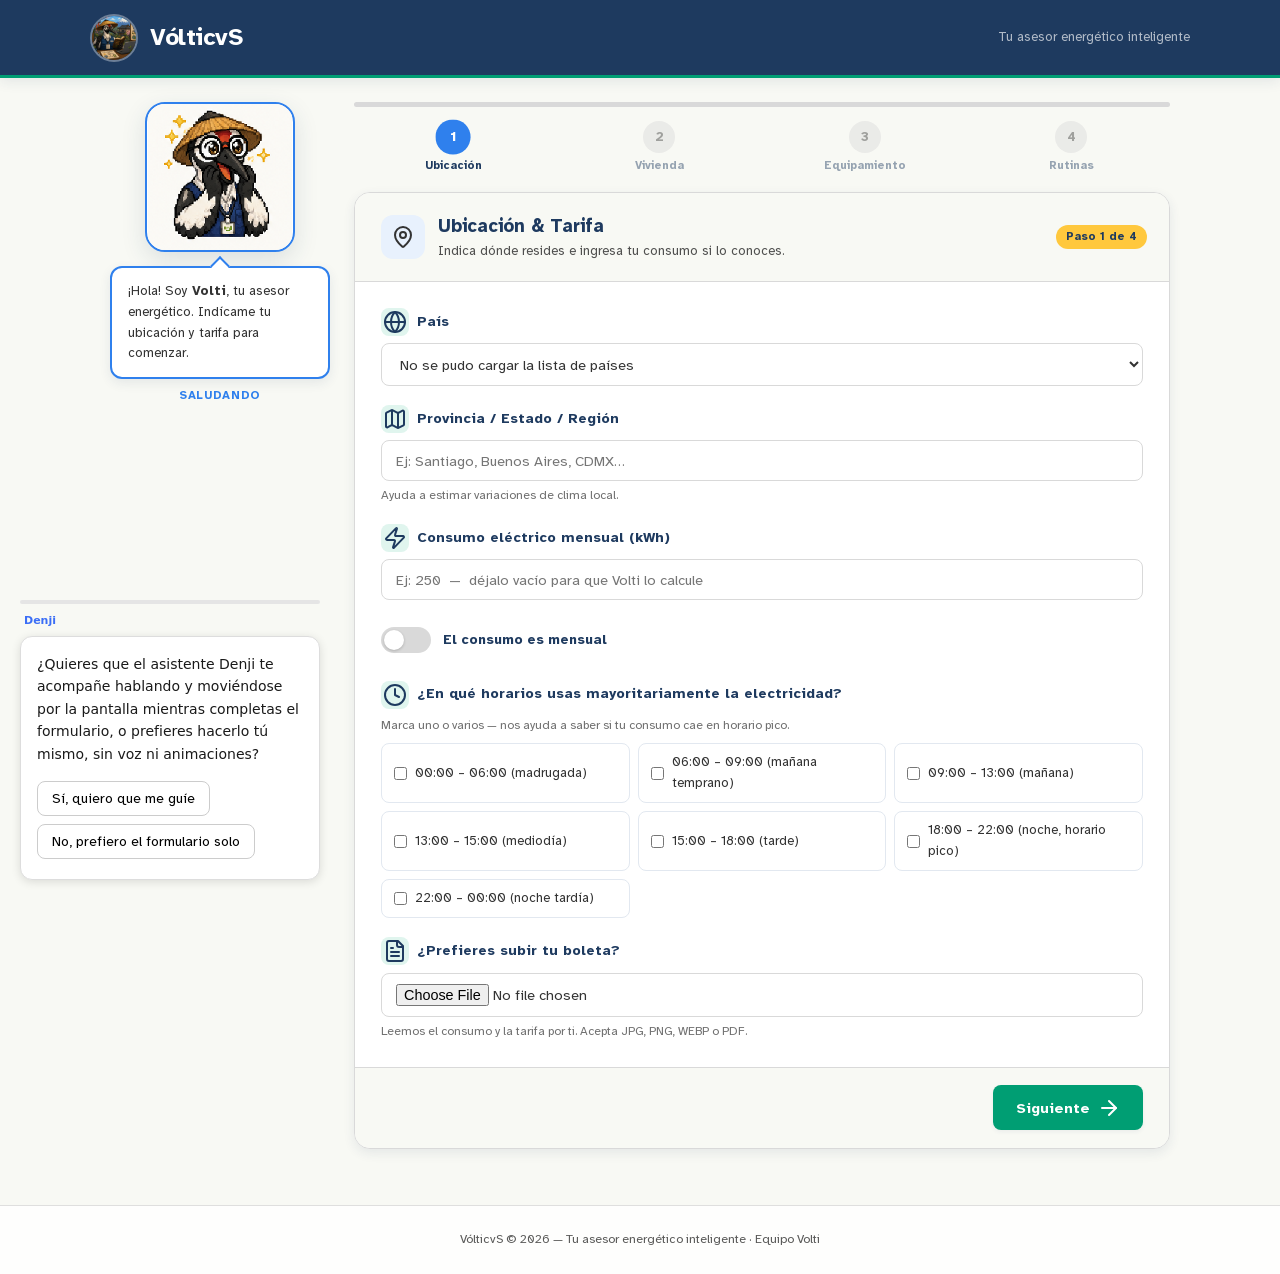
==== templates/index.html @ 7250af94 "Cierra las 6 fases del plan de hackathon: modelo entrenado (Fase A/B), contrato del PDF (Fase C), hi" ====
<!DOCTYPE html>
<html lang="es">

<head>
  <meta charset="UTF-8">
  <meta name="viewport" content="width=device-width, initial-scale=1.0">
  <title>VólticvS — Asesor Energético Inteligente</title>
  <meta name="description"
    content="Calcula tu consumo eléctrico y descubre cuánto puedes ahorrar con VólticvS, tu asesor energético inteligente.">

  <!-- Fuente: Atkinson Hyperlegible (servida localmente).
       Venía de Google Fonts: sin conexión, la interfaz perdía la tipografía
       pensada para lectura accesible, que es justo la que no conviene perder. -->
  <link rel="stylesheet" href="/static/vendor/atkinson-hyperlegible.css">

  <!-- Lucide Icons v0.469.0 (servido localmente).
       Venía de unpkg con la etiqueta @latest y sin `integrity`: una
       dependencia de terceros sin fijar, que además rompía la interfaz
       entera al quedarse sin red. -->
  <script src="/static/vendor/lucide.min.js"></script>

  <link rel="stylesheet" href="/static/css/style.css">
</head>

<body id="app">

  <!-- ════ HEADER ════ -->
  <header class="header" id="appHeader">
    <div class="header__inner">
      <div class="header__brand">
        <img src="/static/img/icono_2.png" alt="VólticvS Logo" class="header-logo-img header__logo" id="headerLogo">
        <h1 class="header__title">VólticvS</h1>
      </div>
      <p class="header__tagline">Tu asesor energético inteligente</p>
    </div>
  </header>

  <!-- ════ MAIN LAYOUT ════ -->
  <main class="main-layout">

    <!-- ── PANEL LATERAL: VOLTI ── -->
    <aside class="volti-panel no-print" id="voltiPanel">

      <!-- Marco enmascarador + avatar PNG individual -->
      <div class="volti-frame" id="voltiFrame">
        <img src="/static/img/volti/impatado.png" alt="Volti — Asesor Energético" class="volti-avatar-img"
          id="voltiAvatarImg">
      </div>

      <!-- Burbuja de diálogo -->
      <div class="volti-speech" id="voltiSpeech">
        <div class="volti-bubble" id="voltiBubble">
          <span class="volti-bubble__text" id="voltiBubbleText">
            ¡Hola! Soy <strong>Volti</strong>, tu asesor energético. Te guiaré paso a paso para calcular tu consumo.
          </span>
        </div>
        <div class="volti-mood" id="voltiMood">Saludando</div>
      </div>

    </aside>

    <!-- ── WIZARD ── -->
    <section class="wizard" id="wizardContainer">

      <!-- Barra de progreso -->
      <div class="progress-bar no-print" id="progressBar">
        <div class="progress-bar__track">
          <div class="progress-bar__fill" id="progressFill"></div>
        </div>
        <div class="progress-bar__steps">
          <button class="progress-step progress-step--active" data-step="1" id="progStep1">
            <span class="progress-step__circle">1</span>
            <span class="progress-step__label">Ubicación</span>
          </button>
          <button class="progress-step" data-step="2" id="progStep2">
            <span class="progress-step__circle">2</span>
            <span class="progress-step__label">Vivienda</span>
          </button>
          <button class="progress-step" data-step="3" id="progStep3">
            <span class="progress-step__circle">3</span>
            <span class="progress-step__label">Equipamiento</span>
          </button>
          <button class="progress-step" data-step="4" id="progStep4">
            <span class="progress-step__circle">4</span>
            <span class="progress-step__label">Rutinas</span>
          </button>
        </div>
      </div>

      <!-- ════ PASO 1: Ubicación & Tarifa ════ -->
      <div class="wizard-step wizard-step--active" id="step1" data-step="1">
        <div class="step-card">
          <div class="step-card__header">
            <span class="step-icon-badge">
              <i data-lucide="map-pin"></i>
            </span>
            <div>
              <h2 class="step-card__title">Ubicación &amp; Tarifa</h2>
              <p class="step-card__desc">Indica dónde resides e ingresa tu consumo si lo conoces.</p>
            </div>
            <span class="step-card__badge">Paso 1 de 4</span>
          </div>

          <div class="step-card__body">

            <div class="form-group">
              <label class="form-label" for="pais">
                <span class="label-badge"><i data-lucide="globe"></i></span>
                País
              </label>
              <select class="form-select" id="pais" required>
                <option value="">Cargando países…</option>
              </select>
            </div>

            <div class="form-group">
              <label class="form-label" for="selectProvincia">
                <span class="label-badge"><i data-lucide="map"></i></span>
                Provincia / Estado / Región
              </label>
              <input type="text" class="form-input" id="selectProvincia"
                placeholder="Ej: Santiago, Buenos Aires, CDMX…">
              <span class="form-hint">Ayuda a estimar variaciones de clima local.</span>
            </div>

            <div class="form-group">
              <label class="form-label" for="inputConsumo">
                <span class="label-badge"><i data-lucide="zap"></i></span>
                Consumo eléctrico mensual (kWh)
              </label>
              <input type="number" class="form-input" id="inputConsumo" min="0"
                placeholder="Ej: 250  —  déjalo vacío para que Volti lo calcule">
            </div>

            <div class="form-group">
              <div class="toggle-row">
                <label class="toggle-switch">
                  <!-- Sin `checked`: el campo de arriba pide el consumo MENSUAL, así
                       que el valor por defecto debe coincidir con lo que pide la
                       etiqueta. Venía marcado, y quien escribía 250 pensando en su
                       mes acababa con 20,8 kWh porque el backend lo dividía por 12. -->
                  <input type="checkbox" id="flagAnual">
                  <span class="toggle-switch__slider"></span>
                </label>
                <span class="toggle-row__label" id="flagAnualLabel">El consumo es mensual</span>
              </div>
            </div>

            <div class="form-group">
              <label class="form-label">
                <span class="label-badge"><i data-lucide="clock"></i></span>
                ¿En qué horarios usas mayoritariamente la electricidad?
              </label>
              <span class="form-hint">Marca uno o varios — nos ayuda a saber si tu consumo cae en horario pico.</span>
              <div class="checklist-horarios" id="checklistHorarios">
                <label class="checklist-horarios__item">
                  <input type="checkbox" class="rango-horario" value="madrugada">
                  <span>00:00 – 06:00 (madrugada)</span>
                </label>
                <label class="checklist-horarios__item">
                  <input type="checkbox" class="rango-horario" value="manana_temprano">
                  <span>06:00 – 09:00 (mañana temprano)</span>
                </label>
                <label class="checklist-horarios__item">
                  <input type="checkbox" class="rango-horario" value="manana">
                  <span>09:00 – 13:00 (mañana)</span>
                </label>
                <label class="checklist-horarios__item">
                  <input type="checkbox" class="rango-horario" value="mediodia">
                  <span>13:00 – 15:00 (mediodía)</span>
                </label>
                <label class="checklist-horarios__item">
                  <input type="checkbox" class="rango-horario" value="tarde">
                  <span>15:00 – 18:00 (tarde)</span>
                </label>
                <label class="checklist-horarios__item">
                  <input type="checkbox" class="rango-horario" value="noche_pico">
                  <span>18:00 – 22:00 (noche, horario pico)</span>
                </label>
                <label class="checklist-horarios__item">
                  <input type="checkbox" class="rango-horario" value="noche_tardia">
                  <span>22:00 – 00:00 (noche tardía)</span>
                </label>
              </div>
            </div>

            <div class="form-group">
              <label class="form-label" for="inputBoleta">
                <span class="label-badge"><i data-lucide="file-text"></i></span>
                ¿Prefieres subir tu boleta?
              </label>
              <input type="file" class="form-input" id="inputBoleta"
                accept=".png,.jpg,.jpeg,.webp,.pdf">
              <span class="form-hint">
                Leemos el consumo y la tarifa por ti. Acepta JPG, PNG, WEBP o PDF.
              </span>
              <div class="boleta-estado" id="boletaEstado" role="status" aria-live="polite" hidden></div>
            </div>

          </div>

          <div class="step-card__nav no-print">
            <div></div>
            <button class="btn btn--primary" id="btnNext1" type="button">
              Siguiente <i data-lucide="arrow-right"></i>
            </button>
          </div>
        </div>
      </div>

      <!-- ════ PASO 2: Mi Vivienda ════ -->
      <div class="wizard-step" id="step2" data-step="2">
        <div class="step-card">
          <div class="step-card__header">
            <span class="step-icon-badge">
              <i data-lucide="home"></i>
            </span>
            <div>
              <h2 class="step-card__title">Mi Vivienda</h2>
              <p class="step-card__desc">Selecciona tu tipo de hogar y estructura familiar.</p>
            </div>
            <span class="step-card__badge">Paso 2 de 4</span>
          </div>

          <div class="step-card__body">

            <!-- Tarjetas Pixel Art — ÚNICO uso de imagen en formulario -->
            <div class="form-group">
              <label class="form-label">Tipo de Inmueble</label>
              <div class="vivienda-grid">
                <div class="vivienda-card vivienda-card--active" data-value="Casa" id="cardCasa">
                  <img src="/static/img/casa.png" alt="Casa" class="vivienda-card__img">
                  <div class="vivienda-card__title">Casa</div>
                </div>
                <div class="vivienda-card" data-value="Departamento" id="cardDpto">
                  <img src="/static/img/casa.png" alt="Departamento / Piso" class="vivienda-card__img">
                  <div class="vivienda-card__title">Departamento / Piso</div>
                </div>
                <div class="vivienda-card" data-value="Motorhome" id="cardRV">
                  <img src="/static/img/vivienda_motorhome.jpg" alt="Casilla / Casa Rodante / RV" class="vivienda-card__img">
                  <div class="vivienda-card__title">Casilla / Casa Rodante / RV</div>
                </div>
                <div class="vivienda-card" data-value="Otro" id="cardOtro">
                  <img src="/static/img/vivienda_casas.jpg" alt="Otro" class="vivienda-card__img">
                  <div class="vivienda-card__title">Otro</div>
                </div>
              </div>
            </div>

            <div class="form-group" id="grupoInmuebleOtro" hidden>
              <label class="form-label" for="inputInmuebleOtro">
                <span class="label-badge"><i data-lucide="pencil"></i></span>
                Descríbelo en tus palabras
              </label>
              <input type="text" class="form-input" id="inputInmuebleOtro"
                placeholder="Ej: un galpón reconvertido en loft">
              <span class="form-hint" id="inmuebleOtroEstado">
                Volti lo interpretará para clasificar tu vivienda.
              </span>
            </div>

            <div class="form-grid form-grid--2col">

              <div class="form-group">
                <label class="form-label" for="inputDormitorios">
                  <span class="label-badge label-badge--blue"><i data-lucide="bed-double"></i></span>
                  Dormitorios
                </label>
                <div class="counter-input">
                  <button type="button" class="counter-btn counter-btn--minus" data-target="inputDormitorios">−</button>
                  <input type="number" class="form-input counter-value" id="inputDormitorios" min="0" value="0">
                  <button type="button" class="counter-btn counter-btn--plus" data-target="inputDormitorios">+</button>
                </div>
              </div>

              <div class="form-group">
                <label class="form-label" for="inputVentanas">
                  <span class="label-badge label-badge--blue"><i data-lucide="square"></i></span>
                  Ventanas
                </label>
                <div class="counter-input">
                  <button type="button" class="counter-btn counter-btn--minus" data-target="inputVentanas">−</button>
                  <input type="number" class="form-input counter-value" id="inputVentanas" min="0" value="0">
                  <button type="button" class="counter-btn counter-btn--plus" data-target="inputVentanas">+</button>
                </div>
              </div>

              <div class="form-group">
                <label class="form-label" for="inputMayores">
                  <span class="label-badge"><i data-lucide="user"></i></span>
                  Adultos
                </label>
                <div class="counter-input">
                  <button type="button" class="counter-btn counter-btn--minus" data-target="inputMayores">−</button>
                  <input type="number" class="form-input counter-value" id="inputMayores" min="0" value="0">
                  <button type="button" class="counter-btn counter-btn--plus" data-target="inputMayores">+</button>
                </div>
              </div>

              <div class="form-group">
                <label class="form-label" for="inputMenores">
                  <span class="label-badge"><i data-lucide="baby"></i></span>
                  Menores
                </label>
                <div class="counter-input">
                  <button type="button" class="counter-btn counter-btn--minus" data-target="inputMenores">−</button>
                  <input type="number" class="form-input counter-value" id="inputMenores" min="0" value="0">
                  <button type="button" class="counter-btn counter-btn--plus" data-target="inputMenores">+</button>
                </div>
              </div>

            </div>
          </div>

          <div class="step-card__nav no-print">
            <button class="btn btn--secondary" id="btnPrev2" type="button">
              <i data-lucide="arrow-left"></i> Anterior
            </button>
            <button class="btn btn--primary" id="btnNext2" type="button">
              Siguiente <i data-lucide="arrow-right"></i>
            </button>
          </div>
        </div>
      </div>

      <!-- ════ PASO 3: Equipamiento ════ -->
      <div class="wizard-step" id="step3" data-step="3">
        <div class="step-card">
          <div class="step-card__header">
            <span class="step-icon-badge">
              <i data-lucide="plug"></i>
            </span>
            <div>
              <h2 class="step-card__title">Equipamiento Principal</h2>
              <p class="step-card__desc">Indica cuáles de estos artefactos utilizas en tu hogar.</p>
            </div>
            <span class="step-card__badge">Paso 3 de 4</span>
          </div>

          <div class="step-card__body">

            <div class="equip-item" id="equipAC">
              <div class="equip-item__info">
                <span class="equip-badge equip-badge--azul"><i data-lucide="wind"></i></span>
                <div>
                  <span class="equip-item__name">Aire Acondicionado / Climatización</span>
                  <span class="equip-item__desc">Equipos de refrigeración o calefacción eléctrica</span>
                </div>
              </div>
              <label class="toggle-switch">
                <input type="checkbox" id="aireAcondicionado" class="equip-toggle">
                <span class="toggle-switch__slider"></span>
              </label>
            </div>

            <div class="equip-item" id="equipCalef">
              <div class="equip-item__info">
                <span class="equip-badge equip-badge--naranja"><i data-lucide="flame"></i></span>
                <div>
                  <span class="equip-item__name">Calefacción Eléctrica</span>
                  <span class="equip-item__desc">Estufas, radiadores, calefactores</span>
                </div>
              </div>
              <label class="toggle-switch">
                <input type="checkbox" id="calefaccionElectrica" class="equip-toggle">
                <span class="toggle-switch__slider"></span>
              </label>
            </div>

            <div class="equip-item" id="equipAgua">
              <div class="equip-item__info">
                <span class="equip-badge equip-badge--verde"><i data-lucide="droplets"></i></span>
                <div>
                  <span class="equip-item__name">Calentador de Agua / Termotanque (Eléctrico)</span>
                  <span class="equip-item__desc">Uso de electricidad para calentar agua</span>
                </div>
              </div>
              <label class="toggle-switch">
                <input type="checkbox" id="aguaCalienteElectrica" class="equip-toggle">
                <span class="toggle-switch__slider"></span>
              </label>
            </div>

            <div class="equip-item" id="equipSeca">
              <div class="equip-item__info">
                <span class="equip-badge equip-badge--azul"><i data-lucide="rotate-ccw"></i></span>
                <div>
                  <span class="equip-item__name">Secarropas Eléctrico</span>
                  <span class="equip-item__desc">Secado de prendas</span>
                </div>
              </div>
              <label class="toggle-switch">
                <input type="checkbox" id="secarropasElectrico" class="equip-toggle">
                <span class="toggle-switch__slider"></span>
              </label>
            </div>

            <div class="equip-item" id="equipHorno">
              <div class="equip-item__info">
                <span class="equip-badge equip-badge--verde"><i data-lucide="chef-hat"></i></span>
                <div>
                  <span class="equip-item__name">Horno o Anafe Eléctrico</span>
                  <span class="equip-item__desc">Cocción eléctrica</span>
                </div>
              </div>
              <label class="toggle-switch">
                <input type="checkbox" id="hornoElectrico" class="equip-toggle">
                <span class="toggle-switch__slider"></span>
              </label>
            </div>
 <div class="form-group" style="margin-top: 1rem;">
              <label class="toggle-row">
                <input type="checkbox" id="skipStep3">
                <span>No quiero responder esta sección</span>
              </label>
            </div>


          </div>


          <div class="step-card__nav no-print">
            <button class="btn btn--secondary" id="btnPrev3" type="button">
              <i data-lucide="arrow-left"></i> Anterior
            </button>
            <button class="btn btn--primary" id="btnNext3" type="button">
              Siguiente <i data-lucide="arrow-right"></i>
            </button>
          </div>
        </div>
      </div>

      <!-- ════ PASO 4: Rutinas ════ -->
      <div class="wizard-step" id="step4" data-step="4">
        <div class="step-card">
          <div class="step-card__header">
            <span class="step-icon-badge">
              <i data-lucide="clock"></i>
            </span>
            <div>
              <h2 class="step-card__title">Electrodomésticos &amp; Rutinas</h2>
              <p class="step-card__desc">Indica la frecuencia de uso diario y semanal.</p>
            </div>
            <span class="step-card__badge">Paso 4 de 4</span>
          </div>

          <div class="step-card__body">
            <div class="form-grid form-grid--2col">

              <div class="form-group">
                <label class="form-label" for="lavadoFrecuencia">
                  <span class="label-badge"><i data-lucide="shirt"></i></span>
                  Lavados semanales
                </label>
                <div class="counter-input">
                  <button type="button" class="counter-btn counter-btn--minus" data-target="lavadoFrecuencia">−</button>
                  <input type="number" class="form-input counter-value" id="lavadoFrecuencia" min="0" value="0">
                  <button type="button" class="counter-btn counter-btn--plus" data-target="lavadoFrecuencia">+</button>
                </div>
              </div>

              <div class="form-group">
                <label class="form-label" for="refrigerador">
                  <span class="label-badge label-badge--blue"><i data-lucide="refrigerator"></i></span>
                  Refrigerador / Heladera
                </label>
                <div class="counter-input">
                  <button type="button" class="counter-btn counter-btn--minus" data-target="refrigerador">−</button>
                  <input type="number" class="form-input counter-value" id="refrigerador" min="0" value="0">
                  <button type="button" class="counter-btn counter-btn--plus" data-target="refrigerador">+</button>
                </div>
              </div>

              <div class="form-group">
                <label class="form-label" for="freezer">
                  <span class="label-badge label-badge--blue"><i data-lucide="snowflake"></i></span>
                  Freezer independiente
                </label>
                <div class="counter-input">
                  <button type="button" class="counter-btn counter-btn--minus" data-target="freezer">−</button>
                  <input type="number" class="form-input counter-value" id="freezer" min="0" value="0">
                  <button type="button" class="counter-btn counter-btn--plus" data-target="freezer">+</button>
                </div>
                <span class="form-hint" style="font-size: 0.75rem; color: #6B7280; margin-top: 0.25rem; display: block;">Congelador separado del refrigerador</span>
              </div>

              <div class="form-group">
                <label class="form-label" for="tv">
                  <span class="label-badge label-badge--blue"><i data-lucide="tv-2"></i></span>
                  Televisores
                </label>
                <div class="counter-input">
                  <button type="button" class="counter-btn counter-btn--minus" data-target="tv">−</button>
                  <input type="number" class="form-input counter-value" id="tv" min="0" value="0">
                  <button type="button" class="counter-btn counter-btn--plus" data-target="tv">+</button>
                </div>
              </div>

            </div>

            <div class="form-group" style="margin-top: 1rem;">
              <label class="form-label" for="tvFrecuencia">
                <span class="label-badge label-badge--blue"><i data-lucide="timer"></i></span>
                Horas promedio de uso diario de TV
              </label>
              <input type="number" class="form-input" id="tvFrecuencia" min="0" max="24" value="0" step="0.5" placeholder="Ej: 4">
              <span class="form-hint">Ingresa las horas de uso al día por televisor.</span>
            </div>
<div class="form-group" style="margin-top: 1rem;">
              <label class="toggle-row">
                <input type="checkbox" id="skipStep4">
                <span>No quiero responder esta sección</span>
              </label>
            </div>
          </div>

          <div class="step-card__nav no-print">
            <button class="btn btn--secondary" id="btnPrev4" type="button">
              <i data-lucide="arrow-left"></i> Anterior
            </button>
            <button class="btn btn--submit" id="btnSubmit" type="button">
              <i data-lucide="bar-chart-2"></i>
              Calcular Consumo y Ahorro
            </button>
          </div>
        </div>
      </div>

      <!-- ════ RESULTADOS ════ -->
      <div class="results-section" id="resultados" hidden>
        <div class="step-card">
          <div class="step-card__header">
            <span class="step-icon-badge">
              <i data-lucide="bar-chart-2"></i>
            </span>
            <div>
              <h2 class="step-card__title">Análisis de Consumo</h2>
              <p class="step-card__desc">Proyección estimada por Volti para tu hogar</p>
            </div>
          </div>

          <div class="step-card__body">

            <!-- Métricas destacadas (reemplaza el párrafo de narrativa) -->
            <div class="results-metrics" id="resultados-metricas">
              <div class="results-metric-item">
                <span class="results-metric-icon">
                  <img src="/static/img/ampolleta_led.png" alt="Consumo" class="results-metric-img">
                </span>
                <div class="results-metric-body">
                  <span class="results-metric-label">Consumo Mensual</span>
                  <span class="results-metric-value" id="metricaKwh">— kWh</span>
                </div>
              </div>
              <div class="results-metric-item">
                <span class="results-metric-icon">
                  <img src="/static/img/bateria.png" alt="Ahorro" class="results-metric-img">
                </span>
                <div class="results-metric-body">
                  <span class="results-metric-label">Ahorro Estimado a 1 año</span>
                  <span class="results-metric-value results-metric-value--green" id="metricaAhorro">—</span>
                </div>
              </div>
              <div class="results-metric-item">
                <span class="results-metric-icon">
                  <img src="/static/img/checklist.png" alt="Acción" class="results-metric-img">
                </span>
                <div class="results-metric-body">
                  <span class="results-metric-label">Acción Principal</span>
                  <span class="results-metric-value results-metric-value--action" id="metricaAccion">—</span>
                </div>
              </div>
            </div>

            <!-- Narrativa del LLM: oculta en pantalla, disponible para la factura -->
            <div id="narrativa" hidden aria-hidden="true"></div>


            <div class="results-grid">
              <div class="results-card">
                <span class="results-card__label">Consumo Mensual</span>
                <div class="results-card__value" id="totalKwh">— kWh</div>
              </div>
              <div class="results-card">
                <span class="results-card__label">Costo Estimado</span>
                <div class="results-card__value" id="totalClp">—</div>
              </div>
              <div class="results-card results-card--success">
                <span class="results-card__label">Ahorro Potencial</span>
                <div class="results-card__value results-card__value--success" id="ahorroClp">—</div>
              </div>
            </div>

            <h3 style="color:var(--azul-oscuro);margin:1.4rem 0 0.6rem;font-size:0.95rem;display:flex;align-items:center;gap:0.4rem;">
              <img src="/static/img/ampolleta_cfl.png" alt="Recomendaciones" style="width:22px;height:22px;image-rendering:pixelated;">
              Recomendaciones de Volti
            </h3>
            <ul class="results-recs" id="listaRecomendaciones"></ul>

            <div class="no-print" style="margin-top:1.75rem;display:flex;gap:0.85rem;flex-wrap:wrap;">
              <button class="btn btn--primary" id="btnNuevoCalculo" type="button">
                <i data-lucide="refresh-cw"></i> Nuevo Cálculo
              </button>
              <button class="btn btn--tech" id="btnImprimir" type="button">
                <i data-lucide="printer"></i> Imprimir Reporte
              </button>
            </div>
          </div>
        </div>
      </div>

    </section>
  </main>

  <!-- ════ FACTURA ENERGÉTICA (solo visible en @media print) ════ -->
  <div id="factura-print-template" aria-hidden="true">

    <!-- ── ENCABEZADO DE FACTURA ── -->
    <div class="fpt-header">
      <div class="fpt-header__brand">
        <img src="/static/img/icono_2.png" alt="VólticvS Logo" class="fpt-logo">
        <div>
          <h1 class="fpt-brand-name">VólticvS</h1>
          <p class="fpt-brand-tagline">Tu asesor energético · Equipo Volti</p>
        </div>
      </div>
      <div class="fpt-folio-box">
        <div class="fpt-folio-label">REPORTE ENERGÉTICO</div>
        <div class="fpt-folio-num" id="fptFolio">#VOLT-2026-0000</div>
        <div class="fpt-folio-date" id="fptFecha">Fecha: —</div>
      </div>
    </div>

    <!-- Barra de cliente/ubicación -->
    <div class="fpt-client-bar">
      <span>📍 País: <strong id="fptPais">—</strong></span>
      <span>🗺️ Región / Provincia: <strong id="fptRegion">—</strong></span>
      <span>🏠 Inmueble: <strong id="fptInmuebleBadge">—</strong></span>
      <span>👥 Habitantes: <strong id="fptHabBadge">—</strong></span>
    </div>

    <!-- ── SECCIÓN 1: DATOS DEL INMUEBLE ── -->
    <section class="fpt-section">
      <h2 class="fpt-section-title">1 · Datos del Inmueble</h2>
      <table class="fpt-table">
        <tbody>
          <tr>
            <th>Tipo de Vivienda</th><td id="fptTipoVivienda">—</td>
            <th>Dormitorios</th><td id="fptDormitorios">—</td>
          </tr>
          <tr>
            <th>Ventanas</th><td id="fptVentanas">—</td>
            <th>Adultos / Menores</th><td id="fptAdultosMenores">—</td>
          </tr>
        </tbody>
      </table>
    </section>

    <!-- ── SECCIÓN 2: DESGLOSE DE CONSUMO Y EQUIPOS ── -->
    <section class="fpt-section">
      <h2 class="fpt-section-title">2 · Desglose de Consumo &amp; Equipamiento</h2>
      <table class="fpt-table fpt-table--desglose">
        <thead>
          <tr>
            <th class="fpt-col-concepto">Artefacto / Concepto</th>
            <th class="fpt-col-cantidad">Cantidad / Frecuencia</th>
            <th class="fpt-col-estado">Estado</th>
          </tr>
        </thead>
        <tbody id="fptDesglose">
          <!-- Filas generadas dinámicamente por JS -->
        </tbody>
      </table>
    </section>

    <!-- ── SECCIÓN 3: TOTALES Y DIAGNÓSTICO ── -->
    <section class="fpt-section">
      <h2 class="fpt-section-title">3 · Diagnóstico Energético</h2>
      <div class="fpt-totals-grid">
        <div class="fpt-total-card fpt-total-card--categoria">
          <span class="fpt-total-label">Categoría Energética</span>
          <span class="fpt-total-value" id="fptCategoria">—</span>
        </div>
        <div class="fpt-total-card">
          <span class="fpt-total-label">Consumo Mensual Estimado</span>
          <span class="fpt-total-value" id="fptKwh">— kWh</span>
        </div>
        <div class="fpt-total-card fpt-total-card--costo">
          <span class="fpt-total-label">Costo Estimado</span>
          <span class="fpt-total-value" id="fptCosto">—</span>
        </div>
        <div class="fpt-total-card fpt-total-card--ahorro">
          <span class="fpt-total-label">Ahorro Potencial / Mes</span>
          <span class="fpt-total-value" id="fptAhorro">—</span>
        </div>
      </div>

      <!-- Lectura en prosa del diagnóstico. Es el destino de la narrativa del
           modelo: hasta ahora se generaba en cada cálculo y se escribía en un
           div oculto que nadie llegaba a ver nunca. -->
      <p class="fpt-narrativa" id="fptNarrativa" hidden></p>
    </section>

    <!-- ── PIE DE PÁGINA / FIRMA INSTITUCIONAL ── -->
    <div class="fpt-footer">
      <div class="fpt-footer__recs">
        <h3 class="fpt-footer__recs-title">💡 Recomendaciones de Volti</h3>
        <ul class="fpt-recs-list" id="fptRecs"></ul>
      </div>
      <div class="fpt-footer__firma">
        <img src="/static/img/icono_2.png" alt="Logo" class="fpt-firma-logo">
        <div class="fpt-firma-text">
          <strong>VólticvS — Equipo Volti</strong>
          <p>VólticvS © 2026 — Equipo Volti</p>
          <p class="fpt-disclaimer">Este reporte es orientativo. Los valores son estimaciones basadas en los datos ingresados por el usuario.</p>
        </div>
      </div>
    </div>

  </div><!-- /#factura-print-template -->

  <footer class="footer no-print">
    <p>VólticvS © 2026 — Tu asesor energético inteligente · Equipo Volti</p>
  </footer>

  <script src="/static/js/app.js"></script>
  <script src="/static/js/denji.js"></script>
  <script>
    if (typeof lucide !== 'undefined') lucide.createIcons();
  </script>
</body>

</html>
---- static/vendor/atkinson-hyperlegible.css ----
/* latin-ext */
@font-face {
  font-family: 'Atkinson Hyperlegible';
  font-style: italic;
  font-weight: 400;
  font-display: swap;
  src: url(/static/vendor/fonts/atkinson-hyperlegible-3.woff2) format('woff2');
  unicode-range: U+0100-02BA, U+02BD-02C5, U+02C7-02CC, U+02CE-02D7, U+02DD-02FF, U+0304, U+0308, U+0329, U+1D00-1DBF, U+1E00-1E9F, U+1EF2-1EFF, U+2020, U+20A0-20AB, U+20AD-20C0, U+2113, U+2C60-2C7F, U+A720-A7FF;
}
/* latin */
@font-face {
  font-family: 'Atkinson Hyperlegible';
  font-style: italic;
  font-weight: 400;
  font-display: swap;
  src: url(/static/vendor/fonts/atkinson-hyperlegible-4.woff2) format('woff2');
  unicode-range: U+0000-00FF, U+0131, U+0152-0153, U+02BB-02BC, U+02C6, U+02DA, U+02DC, U+0304, U+0308, U+0329, U+2000-206F, U+20AC, U+2122, U+2191, U+2193, U+2212, U+2215, U+FEFF, U+FFFD;
}
/* latin-ext */
@font-face {
  font-family: 'Atkinson Hyperlegible';
  font-style: italic;
  font-weight: 700;
  font-display: swap;
  src: url(/static/vendor/fonts/atkinson-hyperlegible-7.woff2) format('woff2');
  unicode-range: U+0100-02BA, U+02BD-02C5, U+02C7-02CC, U+02CE-02D7, U+02DD-02FF, U+0304, U+0308, U+0329, U+1D00-1DBF, U+1E00-1E9F, U+1EF2-1EFF, U+2020, U+20A0-20AB, U+20AD-20C0, U+2113, U+2C60-2C7F, U+A720-A7FF;
}
/* latin */
@font-face {
  font-family: 'Atkinson Hyperlegible';
  font-style: italic;
  font-weight: 700;
  font-display: swap;
  src: url(/static/vendor/fonts/atkinson-hyperlegible-8.woff2) format('woff2');
  unicode-range: U+0000-00FF, U+0131, U+0152-0153, U+02BB-02BC, U+02C6, U+02DA, U+02DC, U+0304, U+0308, U+0329, U+2000-206F, U+20AC, U+2122, U+2191, U+2193, U+2212, U+2215, U+FEFF, U+FFFD;
}
/* latin-ext */
@font-face {
  font-family: 'Atkinson Hyperlegible';
  font-style: normal;
  font-weight: 400;
  font-display: swap;
  src: url(/static/vendor/fonts/atkinson-hyperlegible-2.woff2) format('woff2');
  unicode-range: U+0100-02BA, U+02BD-02C5, U+02C7-02CC, U+02CE-02D7, U+02DD-02FF, U+0304, U+0308, U+0329, U+1D00-1DBF, U+1E00-1E9F, U+1EF2-1EFF, U+2020, U+20A0-20AB, U+20AD-20C0, U+2113, U+2C60-2C7F, U+A720-A7FF;
}
/* latin */
@font-face {
  font-family: 'Atkinson Hyperlegible';
  font-style: normal;
  font-weight: 400;
  font-display: swap;
  src: url(/static/vendor/fonts/atkinson-hyperlegible-1.woff2) format('woff2');
  unicode-range: U+0000-00FF, U+0131, U+0152-0153, U+02BB-02BC, U+02C6, U+02DA, U+02DC, U+0304, U+0308, U+0329, U+2000-206F, U+20AC, U+2122, U+2191, U+2193, U+2212, U+2215, U+FEFF, U+FFFD;
}
/* latin-ext */
@font-face {
  font-family: 'Atkinson Hyperlegible';
  font-style: normal;
  font-weight: 700;
  font-display: swap;
  src: url(/static/vendor/fonts/atkinson-hyperlegible-6.woff2) format('woff2');
  unicode-range: U+0100-02BA, U+02BD-02C5, U+02C7-02CC, U+02CE-02D7, U+02DD-02FF, U+0304, U+0308, U+0329, U+1D00-1DBF, U+1E00-1E9F, U+1EF2-1EFF, U+2020, U+20A0-20AB, U+20AD-20C0, U+2113, U+2C60-2C7F, U+A720-A7FF;
}
/* latin */
@font-face {
  font-family: 'Atkinson Hyperlegible';
  font-style: normal;
  font-weight: 700;
  font-display: swap;
  src: url(/static/vendor/fonts/atkinson-hyperlegible-5.woff2) format('woff2');
  unicode-range: U+0000-00FF, U+0131, U+0152-0153, U+02BB-02BC, U+02C6, U+02DA, U+02DC, U+0304, U+0308, U+0329, U+2000-206F, U+20AC, U+2122, U+2191, U+2193, U+2212, U+2215, U+FEFF, U+FFFD;
}
---- static/css/style.css ----
/* ═══════════════════════════════════════════════════════════
   VólticvS — style.css v8.0  |  CORRECCIONES PRESENTACIÓN
   Paleta Oficial: EQUIPO VOLTI
   ═══════════════════════════════════════════════════════════ */

/* ── 1. VARIABLES ─────────────────────────────────────────── */
:root {
  /* Paleta oficial */
  --verde:        #009E73;
  --verde-dark:   #007a59;
  --azul:         #2F80ED;
  --azul-oscuro:  #1E3A5F;
  --amarillo:     #FFC83D;
  --naranja:      #F2994A;
  --hueso:        #F8F9F4;
  --carbon:       #333333;
  --gris:         #D9D9D9;
  --white:        #FFFFFF;
  --error:        #E53E3E;

  /* Pasteles para icon badges */
  --p-verde:   #E0F5EE;
  --p-azul:    #E8F1FD;
  --p-naranja: #FDF0E6;
  --p-gris:    #F0F2F5;

  /* Sombras */
  --s-sm: 0 2px 4px rgba(30,58,95,.06);
  --s-md: 0 4px 12px rgba(30,58,95,.09);
  --s-lg: 0 8px 24px rgba(30,58,95,.13);
  --s-glow: 0 0 18px rgba(0,158,115,.28);

  /* Fuente: Atkinson Hyperlegible */
  --font: "Atkinson Hyperlegible", "Inter", sans-serif;

  /* Radios */
  --r-sm: 8px;
  --r-md: 12px;
  --r-lg: 16px;
  --r-xl: 20px;
  --r-full: 9999px;

  /* Animaciones */
  --ease:   cubic-bezier(0.4, 0, 0.2, 1);
  --spring: cubic-bezier(0.34, 1.56, 0.64, 1);
}

/* ── 2. RESET ──────────────────────────────────────────────── */
*, *::before, *::after { box-sizing: border-box; margin: 0; padding: 0; }

html { scroll-behavior: smooth; }

body {
  font-family: var(--font);
  background: var(--hueso);
  color: var(--carbon);
  line-height: 1.6;
  min-height: 100vh;
}

img { display: block; max-width: 100%; }
button { font-family: var(--font); cursor: pointer; }
select, input { font-family: var(--font); }

/* ── 3. HEADER ─────────────────────────────────────────────── */
.header {
  background: var(--azul-oscuro);
  border-bottom: 3px solid var(--verde);
  padding: 0.85rem 1.5rem;
  position: sticky;
  top: 0;
  z-index: 100;
  box-shadow: var(--s-md);
}

.header__inner {
  max-width: 1100px;
  margin: 0 auto;
  display: flex;
  align-items: center;
  justify-content: space-between;
  gap: 1rem;
}

.header__brand {
  display: flex;
  align-items: center;
  gap: 0.75rem;
}

.header__logo {
  width: 48px;
  height: 48px;
  border-radius: 50%;
  object-fit: cover;
  object-position: center top;
  border: 2.5px solid rgba(255,255,255,.35);
  transition: transform 0.3s var(--spring);
  flex-shrink: 0;
}

.header__logo:hover { transform: scale(1.08) rotate(-4deg); }

.header__title {
  font-size: 1.5rem;
  font-weight: 700;
  color: var(--white);
  letter-spacing: -0.02em;
}

.header__tagline {
  font-size: 0.82rem;
  color: rgba(255,255,255,.65);
}

/* ── 4. LAYOUT ─────────────────────────────────────────────── */
.main-layout {
  display: flex;
  gap: 1.5rem;
  max-width: 1100px;
  margin: 1.5rem auto;
  padding: 0 1.25rem 2rem;
  align-items: flex-start;
}

/* ── 5. VOLTI PANEL ────────────────────────────────────────── */
.volti-panel {
  width: 220px;
  flex-shrink: 0;
  display: flex;
  flex-direction: column;
  align-items: center;
  gap: 0.85rem;
  position: sticky;
  top: 5rem;
}

/* Marco del avatar */
.volti-frame {
  width: 150px;
  height: 150px;
  border-radius: var(--r-xl);
  overflow: hidden;
  background: var(--white);
  border: 2.5px solid var(--azul);
  box-shadow: var(--s-lg);
  flex-shrink: 0;
  transition: transform 0.3s var(--spring), box-shadow 0.3s;
}

.volti-frame:hover {
  transform: scale(1.04);
  box-shadow: var(--s-glow);
}

/* Imagen de Volti (PNG individual) */
.volti-avatar-img {
  width: 100%;
  height: 100%;
  object-fit: contain;
  image-rendering: pixelated;
  transition: opacity 0.25s var(--ease);
}

/* Animación al cambiar de expresión */
.volti-frame.pop {
  animation: avatar-pop 0.4s var(--spring);
}

@keyframes avatar-pop {
  0%   { transform: scale(1); }
  40%  { transform: scale(1.1) rotate(2deg); }
  70%  { transform: scale(0.97) rotate(-1deg); }
  100% { transform: scale(1) rotate(0deg); }
}

/* Burbuja de diálogo */
.volti-speech { width: 100%; }

.volti-bubble {
  position: relative;
  background: var(--white);
  border: 2px solid var(--azul);
  border-radius: var(--r-md);
  padding: 0.85rem 1rem;
  box-shadow: var(--s-md);
  font-size: 0.83rem;
  line-height: 1.55;
  color: var(--carbon);
}

.volti-bubble::before {
  content: "";
  position: absolute;
  top: -9px;
  left: 50%;
  transform: translateX(-50%) rotate(45deg);
  width: 14px;
  height: 14px;
  background: var(--white);
  border-left: 2px solid var(--azul);
  border-top: 2px solid var(--azul);
}

/* Animación de la burbuja al cambiar mensaje */
.volti-bubble.pulse {
  animation: bubble-pulse 0.45s var(--ease);
}

@keyframes bubble-pulse {
  0%   { transform: scale(1); }
  30%  { transform: scale(1.03); }
  60%  { transform: scale(0.99); }
  100% { transform: scale(1); }
}

.volti-mood {
  text-align: center;
  font-size: 0.72rem;
  font-weight: 700;
  color: var(--azul);
  text-transform: uppercase;
  letter-spacing: 0.06em;
  margin-top: 0.4rem;
}

/* ── 6. WIZARD ─────────────────────────────────────────────── */
.wizard { flex: 1; min-width: 0; }

/* Progress bar */
.progress-bar { margin-bottom: 1.25rem; }

.progress-bar__track {
  height: 5px;
  background: var(--gris);
  border-radius: var(--r-full);
  overflow: hidden;
  margin-bottom: 0.85rem;
}

.progress-bar__fill {
  height: 100%;
  background: linear-gradient(90deg, var(--verde), var(--azul));
  border-radius: var(--r-full);
  width: 0%;
  transition: width 0.5s var(--ease);
}

.progress-bar__steps {
  display: flex;
  justify-content: space-between;
  gap: 0.5rem;
}

.progress-step {
  display: flex;
  flex-direction: column;
  align-items: center;
  gap: 0.3rem;
  background: none;
  border: none;
  cursor: pointer;
  opacity: 0.45;
  transition: opacity 0.2s;
  flex: 1;
}

.progress-step--active,
.progress-step--done { opacity: 1; }

.progress-step__circle {
  width: 32px;
  height: 32px;
  border-radius: 50%;
  background: var(--gris);
  color: var(--carbon);
  font-size: 0.82rem;
  font-weight: 700;
  display: flex;
  align-items: center;
  justify-content: center;
  transition: background 0.3s, color 0.3s, transform 0.25s var(--spring);
}

.progress-step--active .progress-step__circle {
  background: var(--azul);
  color: var(--white);
  transform: scale(1.1);
}

.progress-step--done .progress-step__circle {
  background: var(--verde);
  color: var(--white);
}

.progress-step__label {
  font-size: 0.7rem;
  font-weight: 600;
  color: var(--azul-oscuro);
}

/* ── 7. STEPS — Transición suave entre pasos ─────────────── */
.wizard-step {
  display: none;
  animation: step-in 0.35s var(--ease);
}

.wizard-step--active { display: block; }

@keyframes step-in {
  from { opacity: 0; transform: translateY(10px); }
  to   { opacity: 1; transform: translateY(0); }
}

/* ── 8. STEP CARDS ─────────────────────────────────────────── */
.step-card {
  background: var(--white);
  border: 1px solid var(--gris);
  border-radius: var(--r-lg);
  box-shadow: var(--s-md);
  overflow: hidden;
  transition: box-shadow 0.2s;
}

.step-card:hover { box-shadow: var(--s-lg); }

.step-card__header {
  display: flex;
  align-items: center;
  gap: 0.85rem;
  padding: 1.2rem 1.6rem;
  background: var(--hueso);
  border-bottom: 1px solid var(--gris);
  position: relative;
}

/* Icon badge en encabezados */
.step-icon-badge {
  width: 44px;
  height: 44px;
  border-radius: var(--r-md);
  background: var(--p-azul);
  display: flex;
  align-items: center;
  justify-content: center;
  flex-shrink: 0;
  transition: transform 0.2s var(--spring);
}

.step-card:hover .step-icon-badge { transform: scale(1.06); }

.step-icon-badge i {
  width: 22px;
  height: 22px;
  color: var(--azul);
  stroke-width: 2;
}

.step-card__title {
  font-size: 1.15rem;
  font-weight: 700;
  color: var(--azul-oscuro);
}

.step-card__desc {
  font-size: 0.82rem;
  color: var(--carbon);
  opacity: 0.85;
}

.step-card__badge {
  position: absolute;
  right: 1.4rem;
  font-size: 0.7rem;
  font-weight: 700;
  color: var(--azul-oscuro);
  background: var(--amarillo);
  padding: 0.22rem 0.6rem;
  border-radius: var(--r-full);
}

.step-card__body { padding: 1.6rem; }

.step-card__nav {
  display: flex;
  align-items: center;
  justify-content: space-between;
  padding: 1.1rem 1.6rem;
  background: var(--hueso);
  border-top: 1px solid var(--gris);
}

/* ── 9. FORMULARIOS ────────────────────────────────────────── */
.form-group { margin-bottom: 1.2rem; }
.form-group:last-child { margin-bottom: 0; }

.form-label {
  display: flex;
  align-items: center;
  gap: 0.5rem;
  font-weight: 600;
  font-size: 0.88rem;
  color: var(--azul-oscuro);
  margin-bottom: 0.45rem;
}

/* Icon badge en labels */
.label-badge {
  width: 28px;
  height: 28px;
  border-radius: 8px;
  background: var(--p-verde);
  display: inline-flex;
  align-items: center;
  justify-content: center;
  flex-shrink: 0;
}

.label-badge--blue { background: var(--p-azul); }
.label-badge--orange { background: var(--p-naranja); }

.label-badge i {
  width: 15px;
  height: 15px;
  color: var(--verde);
  stroke-width: 2.2;
}

.label-badge--blue i { color: var(--azul); }
.label-badge--orange i { color: var(--naranja); }

.form-input,
.form-select {
  width: 100%;
  padding: 0.65rem 0.9rem;
  background: var(--white);
  border: 1.5px solid var(--gris);
  border-radius: var(--r-sm);
  color: var(--carbon);
  font-size: 0.9rem;
  transition: border-color 0.2s, box-shadow 0.2s;
  outline: none;
}

.form-input:focus,
.form-select:focus {
  border-color: var(--azul);
  box-shadow: 0 0 0 3px rgba(47,128,237,.13);
}

.input-error {
  border: 2px solid #DC2626 !important;
  background: #FEF2F2 !important;
  box-shadow: 0 0 0 3px rgba(220, 38, 38, 0.15) !important;
}

.error-msg {
  color: #DC2626;
  font-size: 0.78rem;
  font-weight: 600;
  margin-top: 0.35rem;
  display: block;
  animation: step-in 0.2s ease;
}

/* Animación de error (Shake) */
.shake {
  animation: shake 0.4s cubic-bezier(.36,.07,.19,.97) both;
}

@keyframes shake {
  10%, 90% { transform: translate3d(-2px, 0, 0); }
  20%, 80% { transform: translate3d(4px, 0, 0); }
  30%, 50%, 70% { transform: translate3d(-6px, 0, 0); }
  40%, 60% { transform: translate3d(6px, 0, 0); }
}

.form-hint {
  font-size: 0.76rem;
  color: var(--carbon);
  opacity: 0.7;
  margin-top: 0.28rem;
  display: block;
}

.form-grid { display: grid; gap: 1.2rem; }
.form-grid--2col { grid-template-columns: 1fr 1fr; }

/* ── 10. VIVIENDA CARDS ────────────────────────────────────── */
.vivienda-grid {
  display: grid;
  grid-template-columns: repeat(auto-fit, minmax(120px, 1fr));
  gap: 0.85rem;
  margin-top: 0.4rem;
}

.vivienda-card {
  border: 2px solid var(--gris);
  border-radius: var(--r-md);
  padding: 0.7rem;
  text-align: center;
  cursor: pointer;
  background: var(--white);
  transition: all 0.25s var(--ease);
  user-select: none;
  overflow: hidden;
  min-height: 140px;
  display: flex;
  flex-direction: column;
  align-items: center;
  justify-content: center;
}

.vivienda-card:hover {
  border-color: var(--azul);
  transform: translateY(-2px);
  box-shadow: var(--s-sm);
}

.vivienda-card--active {
  border-color: var(--verde);
  background: rgba(0,158,115,.05);
  box-shadow: 0 0 0 2px var(--verde);
}

.vivienda-card__img {
  width: 100%;
  height: 80px;
  object-fit: contain;
  object-position: center;
  image-rendering: pixelated;
  border-radius: var(--r-sm);
  margin: 0 auto 0.4rem;
  background: transparent;
  mix-blend-mode: normal;
  flex-shrink: 0;
}

.vivienda-card__title {
  font-size: 0.82rem;
  font-weight: 700;
  color: var(--azul-oscuro);
  line-height: 1.25;
}

/* ── 11. COUNTER INPUT ─────────────────────────────────────── */
.counter-input {
  display: flex;
  align-items: center;
  width: fit-content;
}

.counter-btn {
  width: 36px;
  height: 36px;
  border: 2px solid var(--gris);
  background: var(--hueso);
  color: var(--azul-oscuro);
  font-size: 1.2rem;
  font-weight: 700;
  line-height: 1;
  display: flex;
  align-items: center;
  justify-content: center;
  user-select: none;
  transition: background 0.2s, color 0.2s, border-color 0.2s;
  flex-shrink: 0;
}

.counter-btn:hover {
  background: var(--verde);
  color: var(--white);
  border-color: var(--verde);
}

.counter-btn:active { transform: scale(0.94); }

.counter-btn--minus { border-radius: var(--r-sm) 0 0 var(--r-sm); border-right: none; }
.counter-btn--plus  { border-radius: 0 var(--r-sm) var(--r-sm) 0; border-left: none; }

.counter-value {
  width: 52px;
  height: 36px;
  text-align: center;
  border-top: 2px solid var(--gris);
  border-bottom: 2px solid var(--gris);
  border-left: none;
  border-right: none;
  border-radius: 0;
  font-weight: 700;
  font-size: 1rem;
  color: var(--azul-oscuro);
  background: var(--white);
  padding: 0;
  -moz-appearance: textfield;
}

.counter-value::-webkit-outer-spin-button,
.counter-value::-webkit-inner-spin-button { -webkit-appearance: none; margin: 0; }

/* ── 12. TOGGLE SWITCH ─────────────────────────────────────── */
.toggle-switch {
  position: relative;
  display: inline-block;
  width: 50px;
  height: 26px;
  cursor: pointer;
  flex-shrink: 0;
}

.toggle-switch input { opacity: 0; width: 0; height: 0; }

.toggle-switch__slider {
  position: absolute;
  inset: 0;
  background: var(--gris);
  border-radius: var(--r-full);
  transition: background 0.3s;
}

.toggle-switch__slider::before {
  content: "";
  position: absolute;
  top: 3px; left: 3px;
  width: 20px; height: 20px;
  background: var(--white);
  border-radius: 50%;
  transition: transform 0.3s var(--spring);
  box-shadow: 0 1px 3px rgba(0,0,0,.2);
}

.toggle-switch input:checked + .toggle-switch__slider { background: var(--verde); }
.toggle-switch input:checked + .toggle-switch__slider::before { transform: translateX(24px); }

/* Toggle row */
.toggle-row {
  display: flex;
  align-items: center;
  gap: 0.75rem;
  padding: 0.5rem 0;
}

.toggle-row__label {
  font-size: 0.86rem;
  font-weight: 600;
  color: var(--azul-oscuro);
}

.checklist-horarios {
  display: grid;
  grid-template-columns: repeat(auto-fill, minmax(200px, 1fr));
  gap: 0.5rem;
  margin-top: 0.5rem;
}

.checklist-horarios__item {
  display: flex;
  align-items: center;
  gap: 0.5rem;
  padding: 0.5rem 0.75rem;
  border: 1px solid var(--borde, #e2e8f0);
  border-radius: 8px;
  font-size: 0.82rem;
  cursor: pointer;
}

.checklist-horarios__item:has(input:checked) {
  border-color: var(--azul-oscuro, #1e3a5f);
  background: rgba(30, 58, 95, 0.06);
}

/* ── 13. EQUIPMENT ITEMS ───────────────────────────────────── */
.equip-item {
  display: flex;
  align-items: center;
  justify-content: space-between;
  padding: 0.8rem 0.95rem;
  border: 1.5px solid var(--gris);
  border-radius: var(--r-md);
  margin-bottom: 0.55rem;
  background: var(--white);
  transition: border-color 0.2s, background 0.2s, transform 0.2s;
  cursor: default;
}

.equip-item:hover {
  border-color: var(--azul);
  transform: translateX(2px);
}

.equip-item--on {
  border-color: var(--verde);
  background: rgba(0,158,115,.04);
}

.equip-item__info {
  display: flex;
  align-items: center;
  gap: 0.75rem;
}

/* Icon badge para equipamiento */
.equip-badge {
  width: 44px;
  height: 44px;
  border-radius: var(--r-md);
  display: flex;
  align-items: center;
  justify-content: center;
  flex-shrink: 0;
  transition: transform 0.2s var(--spring);
}

.equip-item:hover .equip-badge { transform: scale(1.08); }

.equip-badge--verde   { background: var(--p-verde); }
.equip-badge--azul    { background: var(--p-azul);  }
.equip-badge--naranja { background: var(--p-naranja); }
.equip-badge--gris    { background: var(--p-gris); }

.equip-badge i {
  width: 21px;
  height: 21px;
  stroke-width: 2;
}

.equip-badge--verde   i { color: var(--verde); }
.equip-badge--azul    i { color: var(--azul); }
.equip-badge--naranja i { color: var(--naranja); }

.equip-item__name {
  font-weight: 600;
  font-size: 0.87rem;
  color: var(--azul-oscuro);
  display: block;
}

.equip-item__desc {
  font-size: 0.74rem;
  color: var(--carbon);
  opacity: 0.7;
}

/* ── 14. BOTONES ───────────────────────────────────────────── */
.btn {
  font-weight: 700;
  font-size: 0.9rem;
  padding: 0.65rem 1.4rem;
  border-radius: var(--r-sm);
  border: none;
  display: inline-flex;
  align-items: center;
  gap: 0.45rem;
  transition: all 0.2s var(--ease);
  cursor: pointer;
  white-space: nowrap;
}

.btn i { width: 16px; height: 16px; stroke-width: 2.5; flex-shrink: 0; }

/* Principal — verde */
.btn--primary {
  background: var(--verde);
  color: var(--white);
  box-shadow: var(--s-sm);
}

.btn--primary:hover {
  background: var(--verde-dark);
  transform: translateY(-1px);
  box-shadow: var(--s-md);
}

.btn--primary:active { transform: translateY(0); }

/* Secundario — outline */
.btn--secondary {
  background: transparent;
  color: var(--azul-oscuro);
  border: 2px solid var(--gris);
}

.btn--secondary:hover {
  border-color: var(--azul-oscuro);
  background: rgba(30,58,95,.05);
}

/* Calcular — destacado */
.btn--submit {
  background: var(--verde);
  color: var(--white);
  font-size: 0.95rem;
  padding: 0.8rem 1.75rem;
  border-radius: var(--r-md);
  box-shadow: var(--s-md);
  position: relative;
  overflow: hidden;
}

.btn--submit::after {
  content: "";
  position: absolute;
  top: 0; left: -100%;
  width: 50%; height: 100%;
  background: linear-gradient(90deg, transparent, rgba(255,255,255,0.2), transparent);
  transition: 0.5s;
}

.btn--submit:hover::after {
  left: 100%;
  transition: 0.5s;
}

.btn--submit:hover {
  background: var(--verde-dark);
  transform: translateY(-2px);
  box-shadow: var(--s-lg);
}

/* Tech — azul */
.btn--tech {
  background: var(--azul);
  color: var(--white);
  box-shadow: var(--s-sm);
}

.btn--tech:hover {
  background: #1a6bd1;
  transform: translateY(-1px);
}

/* ── 15. RESULTADOS ────────────────────────────────────────── */
.results-section { animation: step-in 0.4s var(--ease); }

.results-grid {
  display: grid;
  grid-template-columns: repeat(auto-fit, minmax(150px, 1fr));
  gap: 0.85rem;
  margin: 1.1rem 0;
}

.results-card {
  background: var(--white);
  border: 1.5px solid var(--gris);
  border-radius: var(--r-md);
  padding: 1.2rem;
  text-align: center;
  transition: transform 0.2s, box-shadow 0.2s;
}

.results-card:hover {
  transform: translateY(-2px);
  box-shadow: var(--s-md);
}

.results-card--success {
  border-color: var(--verde);
  background: rgba(0,158,115,.06);
}

.results-card__label {
  font-size: 0.72rem;
  font-weight: 700;
  text-transform: uppercase;
  letter-spacing: 0.05em;
  color: var(--carbon);
  opacity: 0.75;
  display: block;
  margin-bottom: 0.35rem;
}

.results-card__value {
  font-size: 1.45rem;
  font-weight: 700;
  color: var(--azul-oscuro);
}

.results-card__value--success { color: var(--verde); }

.results-recs {
  list-style: none;
  display: flex;
  flex-direction: column;
  gap: 0.45rem;
  margin-top: 0.5rem;
}

.results-recs li {
  padding: 0.7rem 1rem;
  background: var(--hueso);
  border-left: 4px solid var(--verde);
  border-radius: 0 var(--r-sm) var(--r-sm) 0;
  font-size: 0.86rem;
  line-height: 1.5;
}

/* ── Métricas de resumen (3 bullets) ────────────────────────────────── */
.results-metrics {
  display: flex;
  flex-direction: column;
  gap: 0.65rem;
  margin-bottom: 1.2rem;
  padding: 0.15rem 0;
}

.results-metric-item {
  display: flex;
  align-items: flex-start;
  gap: 0.85rem;
  padding: 0.8rem 1.1rem;
  background: var(--hueso);
  border-radius: var(--r-md);
  border: 1.5px solid var(--gris);
  transition: box-shadow 0.2s, transform 0.2s;
}

.results-metric-item:hover {
  box-shadow: var(--s-sm);
  transform: translateX(3px);
}

.results-metric-icon {
  font-size: 1.5rem;
  line-height: 1;
  flex-shrink: 0;
  margin-top: 2px;
  display: flex;
  align-items: center;
  justify-content: center;
}

.results-metric-img {
  width: 30px;
  height: 30px;
  object-fit: contain;
  image-rendering: pixelated;
  filter: drop-shadow(0 1px 2px rgba(0,0,0,0.15));
}

.results-metric-body {
  display: flex;
  flex-direction: column;
  gap: 0.15rem;
  flex: 1;
  min-width: 0;
}

.results-metric-label {
  font-size: 0.72rem;
  font-weight: 700;
  text-transform: uppercase;
  letter-spacing: 0.06em;
  color: var(--carbon);
  opacity: 0.65;
}

.results-metric-value {
  font-size: 1.05rem;
  font-weight: 700;
  color: var(--azul-oscuro);
  line-height: 1.35;
}

.results-metric-value--green {
  color: var(--verde);
}

.results-metric-value--action {
  font-size: 0.88rem;
  font-weight: 600;
  color: var(--azul);
  line-height: 1.4;
}

/* ── 16. FOOTER ────────────────────────────────────────────── */
.footer {
  text-align: center;
  padding: 1.5rem;
  color: var(--carbon);
  font-size: 0.78rem;
  border-top: 1px solid var(--gris);
  background: var(--white);
  opacity: 0.8;
}

/* ── 17. RESPONSIVE ────────────────────────────────────────── */
@media (max-width: 900px) {
  .main-layout {
    flex-direction: column;
  }

  .volti-panel {
    width: 100%;
    flex-direction: row;
    position: static;
    align-items: flex-start;
  }

  .volti-frame {
    width: 100px;
    height: 100px;
    border-radius: var(--r-lg);
    flex-shrink: 0;
  }

  .volti-speech { flex: 1; }

  .volti-bubble::before {
    top: 50%;
    left: -9px;
    transform: translateY(-50%) rotate(-45deg);
  }

  .header__logo { width: 40px; height: 40px; }
}

@media (max-width: 600px) {
  .form-grid--2col { grid-template-columns: 1fr; }
  .step-card__nav { flex-direction: column; gap: 0.65rem; }
  .step-card__nav .btn { width: 100%; justify-content: center; }
  .step-card__badge { position: static; margin-left: auto; }
  .progress-step__label { font-size: 0.62rem; }
  .volti-frame { width: 88px; height: 88px; }
}

/* ── 18. PRINT — Boleta / Factura Energética A4 ─────────────────── */

/* Ocultar el bloque de factura en pantalla normal */
#factura-print-template {
  display: none;
}

@media print {
  @page {
    size: A4 portrait;
    margin: 12mm;
  }

  body {
    background: #ffffff !important;
    color: #1E3A5F !important;
    font-size: 12pt;
    margin: 0 !important;
    padding: 0 !important;
    font-family: "Atkinson Hyperlegible", Arial, sans-serif !important;
  }

  /* Ocultar elementos de la interfaz web */
  header, .header, .sidebar-volti, .volti-panel, aside, .step-wizard, .wizard, .form-step, .wizard-step, .progress-bar, #wizardContainer, .results-section, #resultados, button, .no-print, nav, .footer, footer {
    display: none !important;
  }

   #denji-sprite, #denji-hud, #denji-card, #denji-status {
    display: none !important;
  }

  /* Expandir contenedor principal a ancho completo */
  #resultados-panel, .resultados-container, #factura-print-template {
    display: block !important;
    width: 100% !important;
    margin: 0 !important;
    padding: 0 !important;
    box-shadow: none !important;
    border: none !important;
  }

  /* Encabezado superior de la factura */
  .fpt-header {
    display: flex !important;
    align-items: center;
    justify-content: space-between;
    padding-bottom: 8mm;
    border-bottom: 3pt solid #009E73;
    margin-bottom: 6mm;
  }

  .fpt-header__brand {
    display: flex !important;
    align-items: center;
    gap: 4mm;
  }

  .fpt-logo {
    width: 56pt !important;
    height: 56pt !important;
    object-fit: cover;
    border-radius: 50%;
    border: 2pt solid #009E73;
  }

  .fpt-brand-name {
    font-size: 18pt !important;
    font-weight: 700;
    color: #1E3A5F !important;
    margin: 0;
  }

  .fpt-brand-tagline {
    font-size: 9pt !important;
    color: #666 !important;
    margin: 2pt 0 0;
  }

  .fpt-folio-box {
    text-align: right;
    border: 1pt solid #D9D9D9;
    border-radius: 4pt;
    padding: 4mm 6mm;
  }

  .fpt-client-bar {
    display: flex !important;
    gap: 6mm;
    flex-wrap: wrap;
    background: #F0F2F5 !important;
    border: 1pt solid #D9D9D9;
    border-radius: 4pt;
    padding: 3mm 5mm;
    margin-bottom: 6mm;
    font-size: 9pt;
  }

  .fpt-section {
    margin-bottom: 6mm;
    page-break-inside: avoid;
  }

  .fpt-narrativa {
    display: block !important;
    margin-top: 10px;
    padding: 10px 12px;
    background: #F4F6F8;
    border-left: 3px solid #009E73;
    font-size: 10pt;
    line-height: 1.5;
    text-align: justify;
  }

  .fpt-section-title {
    font-size: 10pt !important;
    font-weight: 700;
    color: #1E3A5F !important;
    margin: 0 0 3mm;
    padding-bottom: 1.5mm;
    border-bottom: 1.5pt solid #D9D9D9;
  }

  .fpt-table {
    width: 100% !important;
    border-collapse: collapse;
    font-size: 9pt;
  }

  .fpt-table th,
  .fpt-table td {
    padding: 2.5mm 3.5mm;
    border: 1pt solid #D9D9D9;
  }

  .fpt-table--desglose thead tr {
    background: #1E3A5F !important;
  }

  .fpt-table--desglose thead th {
    color: #fff !important;
    font-weight: 700;
  }

  /* Disposición horizontal de tarjetas de resumen */
  .cards-grid, .metric-cards, .fpt-totals-grid, .results-grid {
    display: flex !important;
    flex-direction: row !important;
    justify-content: space-between !important;
    gap: 10px !important;
    width: 100% !important;
    margin-bottom: 20px !important;
  }

  .fpt-total-card {
    flex: 1;
    border: 1.5pt solid #D9D9D9;
    border-radius: 6pt;
    padding: 3mm 4mm;
  }

  .fpt-total-label {
    display: block;
    font-size: 7.5pt !important;
    font-weight: 700;
    text-transform: uppercase;
    color: #666 !important;
    margin-bottom: 2pt;
  }

  .fpt-total-value {
    display: block;
    font-size: 13pt !important;
    font-weight: 700;
    color: #1E3A5F !important;
  }

  /* Recomendaciones a ancho completo (sin aplastar a la izquierda) */
  .recomendaciones-container, .recomendaciones-list, .fpt-footer, .fpt-footer__recs, .fpt-recs-list {
    width: 100% !important;
    display: block !important;
    float: none !important;
    clear: both !important;
  }

  .recomendacion-card, .recomendacion-item, .fpt-recs-list li {
    width: 100% !important;
    box-sizing: border-box !important;
    margin-bottom: 8px !important;
    padding: 3mm 4mm !important;
    page-break-inside: avoid;
    background-color: #F8F9F4 !important;
    border-left: 4px solid #009E73 !important;
    font-size: 8.5pt !important;
  }

  .fpt-footer__firma {
    display: flex !important;
    align-items: center;
    justify-content: center;
    gap: 4mm;
    margin-top: 5mm;
    padding-top: 3mm;
    border-top: 1pt dashed #D9D9D9;
    width: 100%;
  }

  .fpt-firma-logo {
    width: 32pt !important;
    height: 32pt !important;
    border-radius: 50%;
    border: 1.5pt solid #009E73;
  }
  .fpt-firma-text {
    font-size: 8pt !important;
    color: #1E3A5F !important;
    text-align: left;
  }

  .fpt-firma-text strong {
    font-size: 9pt !important;
    display: block;
    margin-bottom: 1pt;
  }

  .fpt-disclaimer {
    font-size: 7pt !important;
    color: #999 !important;
    margin-top: 2pt;
  }

  .fpt-folio-label {
    font-size: 7pt !important;
    font-weight: 700;
    text-transform: uppercase;
    color: #666 !important;
    letter-spacing: 0.04em;
  }

  .fpt-folio-num {
    font-size: 11pt !important;
    font-weight: 700;
    color: #1E3A5F !important;
    margin: 1pt 0;
  }

  .fpt-folio-date {
    font-size: 7.5pt !important;
    color: #666 !important;
  }

  /* Evitar corte entre firma y recomendaciones */
  .fpt-footer {
    page-break-inside: avoid;
    margin-top: 5mm;
  }

  .fpt-footer__recs-title {
    font-size: 9pt !important;
    font-weight: 700;
    color: #1E3A5F !important;
    margin-bottom: 2mm;
  }

  /* Estado activo en tabla de desglose */
  .fpt-estado-activo {
    background: #E0F5EE !important;
    color: #007a59 !important;
    padding: 1pt 4pt;
    border-radius: 3pt;
    font-size: 7.5pt;
    font-weight: 700;
  }

  /* Forzar que las tarjetas de totales queden alineadas a la izquierda */
  .fpt-total-card--categoria .fpt-total-value { color: #2F80ED !important; }
  .fpt-total-card--costo .fpt-total-value     { color: #F2994A !important; }
  .fpt-total-card--ahorro .fpt-total-value    { color: #009E73 !important; }

}/* end @media print */

/* ── 19. UTILIDAD: no-print (pantalla y print) ─────────────── */
/* Solo aplica en pantalla; el @media print ya lo oculta con display:none */

/* ── 20. ERROR STATES (consolidado) ─────────────────────────── */
.error-message {
  color: #DC2626;
  font-size: 0.8rem;
  margin-top: 4px;
}
/* ── 21. ESTADO DE LA SUBIDA DE BOLETA ──────────────────────── */
.boleta-estado {
  margin-top: 8px;
  padding: 8px 12px;
  border-radius: 8px;
  font-size: 0.82rem;
  line-height: 1.4;
  border-left: 4px solid var(--gris);
  background: var(--p-gris);
  color: var(--carbon);
}
.boleta-estado--cargando { border-left-color: var(--azul);   background: var(--p-azul); }
.boleta-estado--ok       { border-left-color: var(--verde);  background: var(--p-verde); }
.boleta-estado--error    { border-left-color: var(--error);  background: #FDECEC; }

/* ── 22. AVISO GLOBAL (fallos de red / API) ─────────────────── */
/* Los fallos que no pertenecen a ningún campo del formulario necesitan un
   sitio propio: antes solo cambiaban el gesto del asistente. */
.aviso-global {
  margin: 12px 16px 0;
  padding: 10px 14px;
  border-radius: 8px;
  border-left: 4px solid var(--error);
  background: #FDECEC;
  color: #8B1D1D;
  font-size: 0.85rem;
}
.aviso-global[hidden] { display: none; }

/* ── 23. NARRATIVA EN LA FACTURA IMPRESA ────────────────────── */
/* Solo se ve al imprimir: en pantalla ya están las métricas destacadas. */
.fpt-narrativa { display: none; }
.fpt-narrativa[hidden] { display: none !important; }
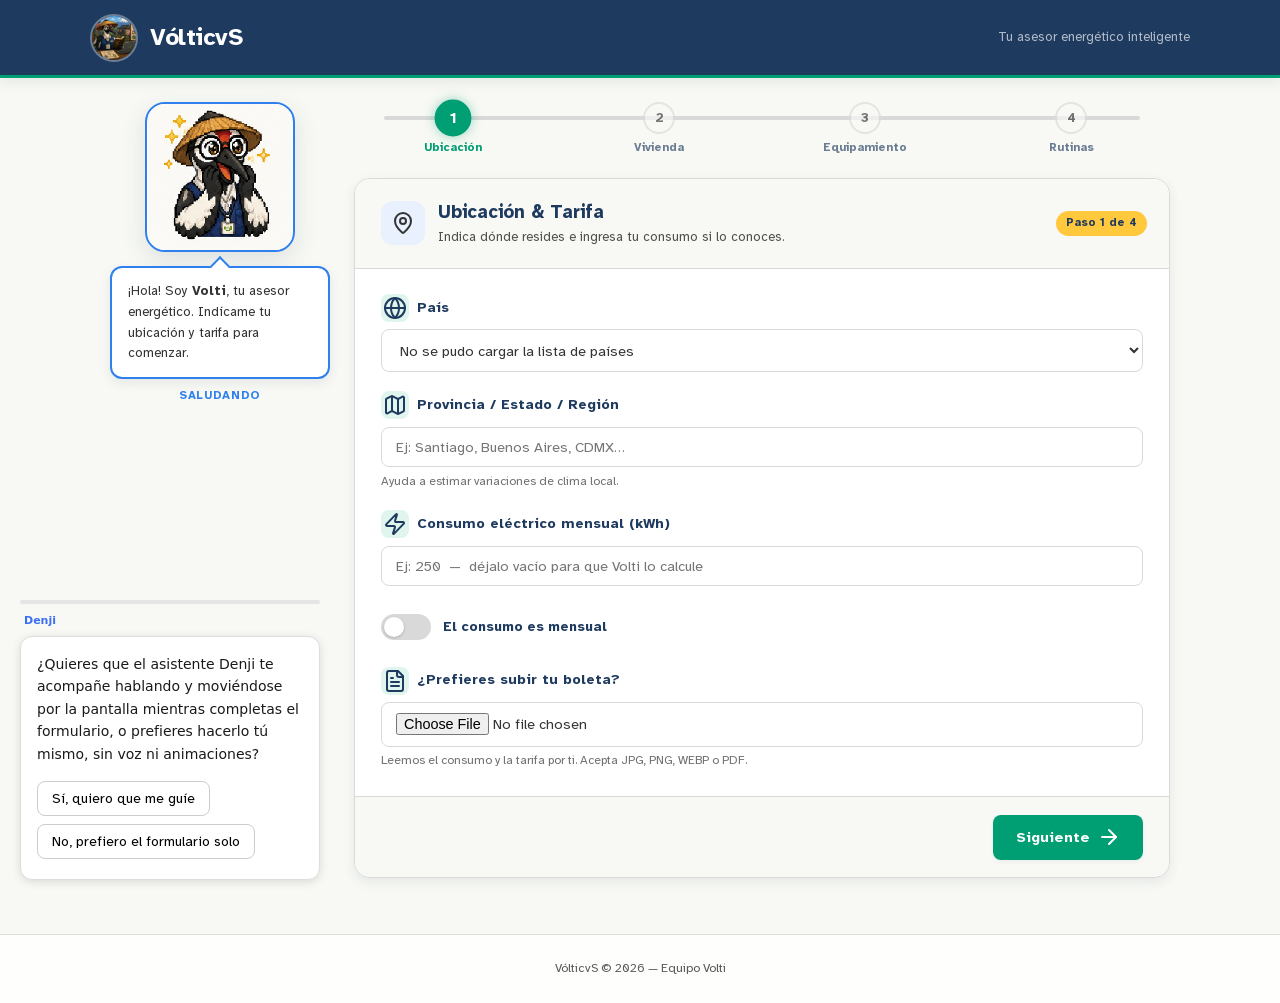
==== commit 005cd443: "Implementacion de navegacion interactiva entre pasos y mejoras visuales en wizard" ====
--- a/templates/index.html
+++ b/templates/index.html
@@ -147,44 +147,6 @@
             </div>
 
             <div class="form-group">
-              <label class="form-label">
-                <span class="label-badge"><i data-lucide="clock"></i></span>
-                ¿En qué horarios usas mayoritariamente la electricidad?
-              </label>
-              <span class="form-hint">Marca uno o varios — nos ayuda a saber si tu consumo cae en horario pico.</span>
-              <div class="checklist-horarios" id="checklistHorarios">
-                <label class="checklist-horarios__item">
-                  <input type="checkbox" class="rango-horario" value="madrugada">
-                  <span>00:00 – 06:00 (madrugada)</span>
-                </label>
-                <label class="checklist-horarios__item">
-                  <input type="checkbox" class="rango-horario" value="manana_temprano">
-                  <span>06:00 – 09:00 (mañana temprano)</span>
-                </label>
-                <label class="checklist-horarios__item">
-                  <input type="checkbox" class="rango-horario" value="manana">
-                  <span>09:00 – 13:00 (mañana)</span>
-                </label>
-                <label class="checklist-horarios__item">
-                  <input type="checkbox" class="rango-horario" value="mediodia">
-                  <span>13:00 – 15:00 (mediodía)</span>
-                </label>
-                <label class="checklist-horarios__item">
-                  <input type="checkbox" class="rango-horario" value="tarde">
-                  <span>15:00 – 18:00 (tarde)</span>
-                </label>
-                <label class="checklist-horarios__item">
-                  <input type="checkbox" class="rango-horario" value="noche_pico">
-                  <span>18:00 – 22:00 (noche, horario pico)</span>
-                </label>
-                <label class="checklist-horarios__item">
-                  <input type="checkbox" class="rango-horario" value="noche_tardia">
-                  <span>22:00 – 00:00 (noche tardía)</span>
-                </label>
-              </div>
-            </div>
-
-            <div class="form-group">
               <label class="form-label" for="inputBoleta">
                 <span class="label-badge"><i data-lucide="file-text"></i></span>
                 ¿Prefieres subir tu boleta?
@@ -572,7 +534,7 @@
               </div>
             </div>
 
-            <!-- Narrativa del LLM: oculta en pantalla, disponible para la factura -->
+            <!-- Narrativa del diagnóstico: oculta en pantalla, disponible para la factura -->
             <div id="narrativa" hidden aria-hidden="true"></div>
 
 
@@ -695,9 +657,7 @@
         </div>
       </div>
 
-      <!-- Lectura en prosa del diagnóstico. Es el destino de la narrativa del
-           modelo: hasta ahora se generaba en cada cálculo y se escribía en un
-           div oculto que nadie llegaba a ver nunca. -->
+      <!-- Lectura en prosa del diagnóstico para la factura. -->
       <p class="fpt-narrativa" id="fptNarrativa" hidden></p>
     </section>
 
@@ -720,7 +680,7 @@
   </div><!-- /#factura-print-template -->
 
   <footer class="footer no-print">
-    <p>VólticvS © 2026 — Tu asesor energético inteligente · Equipo Volti</p>
+    <p>VólticvS © 2026 — Equipo Volti</p>
   </footer>
 
   <script src="/static/js/app.js"></script>
--- a/static/css/style.css
+++ b/static/css/style.css
@@ -227,26 +227,37 @@
 /* ── 6. WIZARD ─────────────────────────────────────────────── */
 .wizard { flex: 1; min-width: 0; }
 
-/* Progress bar */
-.progress-bar { margin-bottom: 1.25rem; }
+/* Progress bar con conector fluido */
+.progress-bar {
+  position: relative;
+  margin-bottom: 1.5rem;
+}
 
 .progress-bar__track {
-  height: 5px;
+  position: absolute;
+  top: 16px;
+  left: 30px;
+  right: 30px;
+  height: 4px;
   background: var(--gris);
   border-radius: var(--r-full);
+  z-index: 1;
+  transform: translateY(-50%);
+  margin-bottom: 0;
   overflow: hidden;
-  margin-bottom: 0.85rem;
 }
 
 .progress-bar__fill {
   height: 100%;
-  background: linear-gradient(90deg, var(--verde), var(--azul));
+  background: linear-gradient(90deg, #009E73, var(--azul));
   border-radius: var(--r-full);
   width: 0%;
   transition: width 0.5s var(--ease);
 }
 
 .progress-bar__steps {
+  position: relative;
+  z-index: 2;
   display: flex;
   justify-content: space-between;
   gap: 0.5rem;
@@ -256,47 +267,77 @@
   display: flex;
   flex-direction: column;
   align-items: center;
-  gap: 0.3rem;
+  gap: 0.35rem;
   background: none;
   border: none;
   cursor: pointer;
-  opacity: 0.45;
-  transition: opacity 0.2s;
+  opacity: 0.65;
+  transition: opacity 0.3s var(--ease), transform 0.2s var(--ease);
   flex: 1;
+  outline: none;
+}
+
+.progress-step:hover {
+  opacity: 1;
+  transform: translateY(-2px);
 }
 
 .progress-step--active,
-.progress-step--done { opacity: 1; }
+.progress-step.active,
+.progress-step--done,
+.progress-step.completed {
+  opacity: 1;
+}
 
 .progress-step__circle {
   width: 32px;
   height: 32px;
   border-radius: 50%;
-  background: var(--gris);
+  background: var(--hueso);
+  border: 2px solid var(--gris);
   color: var(--carbon);
   font-size: 0.82rem;
   font-weight: 700;
   display: flex;
   align-items: center;
   justify-content: center;
-  transition: background 0.3s, color 0.3s, transform 0.25s var(--spring);
-}
-
-.progress-step--active .progress-step__circle {
-  background: var(--azul);
+  transition: background 0.3s var(--ease), border-color 0.3s var(--ease), color 0.3s var(--ease), transform 0.3s var(--spring), box-shadow 0.3s var(--ease);
+}
+
+.progress-step:hover .progress-step__circle {
+  border-color: #009E73;
+  color: #009E73;
+  transform: scale(1.1);
+}
+
+.progress-step--active .progress-step__circle,
+.progress-step.active .progress-step__circle {
+  background: #009E73 !important;
+  border-color: #009E73 !important;
+  color: var(--white) !important;
+  transform: scale(1.15);
+  box-shadow: 0 0 10px rgba(0, 158, 115, 0.4);
+}
+
+.progress-step--done .progress-step__circle,
+.progress-step.completed .progress-step__circle {
+  background: var(--verde);
+  border-color: var(--verde);
   color: var(--white);
-  transform: scale(1.1);
-}
-
-.progress-step--done .progress-step__circle {
-  background: var(--verde);
-  color: var(--white);
 }
 
 .progress-step__label {
-  font-size: 0.7rem;
+  font-size: 0.72rem;
   font-weight: 600;
   color: var(--azul-oscuro);
+  transition: color 0.2s var(--ease);
+}
+
+.progress-step:hover .progress-step__label,
+.progress-step--active .progress-step__label,
+.progress-step.active .progress-step__label {
+  color: #009E73;
+  font-weight: 700;
 }
 
 /* ── 7. STEPS — Transición suave entre pasos ─────────────── */
@@ -646,29 +687,6 @@
   color: var(--azul-oscuro);
 }
 
-.checklist-horarios {
-  display: grid;
-  grid-template-columns: repeat(auto-fill, minmax(200px, 1fr));
-  gap: 0.5rem;
-  margin-top: 0.5rem;
-}
-
-.checklist-horarios__item {
-  display: flex;
-  align-items: center;
-  gap: 0.5rem;
-  padding: 0.5rem 0.75rem;
-  border: 1px solid var(--borde, #e2e8f0);
-  border-radius: 8px;
-  font-size: 0.82rem;
-  cursor: pointer;
-}
-
-.checklist-horarios__item:has(input:checked) {
-  border-color: var(--azul-oscuro, #1e3a5f);
-  background: rgba(30, 58, 95, 0.06);
-}
-
 /* ── 13. EQUIPMENT ITEMS ───────────────────────────────────── */
 .equip-item {
   display: flex;
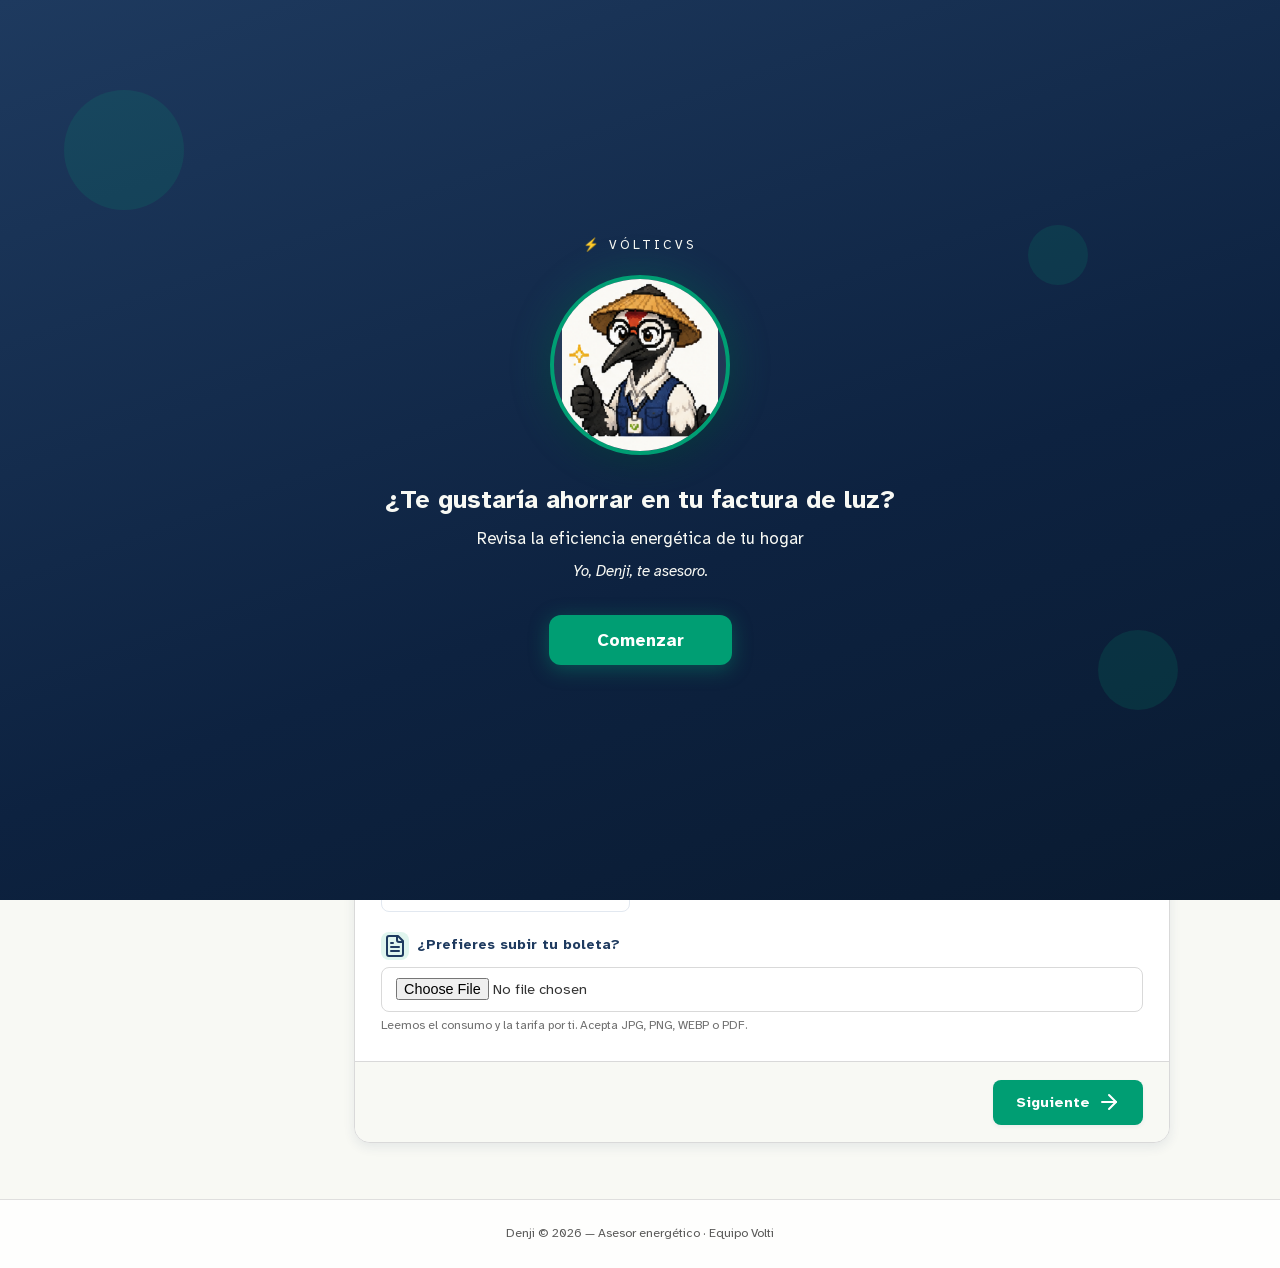
==== commit 17d4b452: "Integra el ultimo modelo real de eficiencia de datacience (validado idéntico contra el script origin" ====
--- a/templates/index.html
+++ b/templates/index.html
@@ -4,9 +4,9 @@
 <head>
   <meta charset="UTF-8">
   <meta name="viewport" content="width=device-width, initial-scale=1.0">
-  <title>VólticvS — Asesor Energético Inteligente</title>
+  <title>Denji — Energy Advisor</title>
   <meta name="description"
-    content="Calcula tu consumo eléctrico y descubre cuánto puedes ahorrar con VólticvS, tu asesor energético inteligente.">
+    content="Calcula tu consumo eléctrico y descubre cuánto puedes ahorrar con Denji, tu asesor energético inteligente.">
 
   <!-- Fuente: Atkinson Hyperlegible (servida localmente).
        Venía de Google Fonts: sin conexión, la interfaz perdía la tipografía
@@ -23,15 +23,21 @@
 </head>
 
 <body id="app">
+  <!-- Sistema de internacionalización: carga PRIMERO -->
+  <script src="/static/js/i18n.js"></script>
+  <!-- Pantalla de bienvenida: se muestra al cargar, desaparece con "Comenzar" -->
+  <script src="/static/js/bienvenida.js"></script>
 
   <!-- ════ HEADER ════ -->
   <header class="header" id="appHeader">
     <div class="header__inner">
       <div class="header__brand">
         <img src="/static/img/icono_2.png" alt="VólticvS Logo" class="header-logo-img header__logo" id="headerLogo">
-        <h1 class="header__title">VólticvS</h1>
-      </div>
-      <p class="header__tagline">Tu asesor energético inteligente</p>
+        <div class="header__text">
+          <h1 class="header__title">VólticvS</h1>
+          <p class="header__tagline" data-i18n="header_tagline">Tu asesor energético inteligente</p>
+        </div>
+      </div>
     </div>
   </header>
 
@@ -40,6 +46,12 @@
 
     <!-- ── PANEL LATERAL: VOLTI ── -->
     <aside class="volti-panel no-print" id="voltiPanel">
+
+      <!-- Nombre y subtítulo del asistente -->
+      <div class="volti-name-badge">
+        <span class="volti-name" data-i18n="volti_name">Volti</span>
+        <span class="volti-tagline" data-i18n="app_tagline">Energy advisor</span>
+      </div>
 
       <!-- Marco enmascarador + avatar PNG individual -->
       <div class="volti-frame" id="voltiFrame">
@@ -51,7 +63,7 @@
       <div class="volti-speech" id="voltiSpeech">
         <div class="volti-bubble" id="voltiBubble">
           <span class="volti-bubble__text" id="voltiBubbleText">
-            ¡Hola! Soy <strong>Volti</strong>, tu asesor energético. Te guiaré paso a paso para calcular tu consumo.
+            <span data-i18n="volti_greeting">¡Hola! Soy <strong>Volti</strong>, tu asesor energético. Te guiaré paso a paso para calcular tu consumo.</span>
           </span>
         </div>
         <div class="volti-mood" id="voltiMood">Saludando</div>
@@ -70,19 +82,19 @@
         <div class="progress-bar__steps">
           <button class="progress-step progress-step--active" data-step="1" id="progStep1">
             <span class="progress-step__circle">1</span>
-            <span class="progress-step__label">Ubicación</span>
+            <span class="progress-step__label" data-i18n="step_location">Ubicación</span>
           </button>
           <button class="progress-step" data-step="2" id="progStep2">
             <span class="progress-step__circle">2</span>
-            <span class="progress-step__label">Vivienda</span>
+            <span class="progress-step__label" data-i18n="step_housing">Vivienda</span>
           </button>
           <button class="progress-step" data-step="3" id="progStep3">
             <span class="progress-step__circle">3</span>
-            <span class="progress-step__label">Equipamiento</span>
+            <span class="progress-step__label" data-i18n="step_equipment">Equipamiento</span>
           </button>
           <button class="progress-step" data-step="4" id="progStep4">
             <span class="progress-step__circle">4</span>
-            <span class="progress-step__label">Rutinas</span>
+            <span class="progress-step__label" data-i18n="step_routines">Rutinas</span>
           </button>
         </div>
       </div>
@@ -95,10 +107,10 @@
               <i data-lucide="map-pin"></i>
             </span>
             <div>
-              <h2 class="step-card__title">Ubicación &amp; Tarifa</h2>
-              <p class="step-card__desc">Indica dónde resides e ingresa tu consumo si lo conoces.</p>
-            </div>
-            <span class="step-card__badge">Paso 1 de 4</span>
+              <h2 class="step-card__title" data-i18n="s1_title">Ubicación &amp; Tarifa</h2>
+              <p class="step-card__desc" data-i18n="s1_desc">Indica dónde resides e ingresa tu consumo si lo conoces.</p>
+            </div>
+            <span class="step-card__badge" data-i18n="s1_badge">Paso 1 de 4</span>
           </div>
 
           <div class="step-card__body">
@@ -106,30 +118,30 @@
             <div class="form-group">
               <label class="form-label" for="pais">
                 <span class="label-badge"><i data-lucide="globe"></i></span>
-                País
+                <span data-i18n="label_country">País</span>
               </label>
               <select class="form-select" id="pais" required>
-                <option value="">Cargando países…</option>
+                <option value="" data-i18n="loading_countries">Cargando países…</option>
               </select>
             </div>
 
             <div class="form-group">
               <label class="form-label" for="selectProvincia">
                 <span class="label-badge"><i data-lucide="map"></i></span>
-                Provincia / Estado / Región
+                <span data-i18n="label_province">Provincia / Estado / Región</span>
               </label>
               <input type="text" class="form-input" id="selectProvincia"
-                placeholder="Ej: Santiago, Buenos Aires, CDMX…">
-              <span class="form-hint">Ayuda a estimar variaciones de clima local.</span>
+                data-i18n-placeholder="ph_province" placeholder="Ej: Santiago, Buenos Aires, CDMX…">
+              <span class="form-hint" data-i18n="hint_province">Ayuda a estimar variaciones de clima local.</span>
             </div>
 
             <div class="form-group">
               <label class="form-label" for="inputConsumo">
                 <span class="label-badge"><i data-lucide="zap"></i></span>
-                Consumo eléctrico mensual (kWh)
+                <span data-i18n="label_consumption">Consumo eléctrico mensual (kWh)</span>
               </label>
               <input type="number" class="form-input" id="inputConsumo" min="0"
-                placeholder="Ej: 250  —  déjalo vacío para que Volti lo calcule">
+                data-i18n-placeholder="ph_consumption" placeholder="Ej: 250  —  déjalo vacío para que Volti lo calcule">
             </div>
 
             <div class="form-group">
@@ -142,18 +154,56 @@
                   <input type="checkbox" id="flagAnual">
                   <span class="toggle-switch__slider"></span>
                 </label>
-                <span class="toggle-row__label" id="flagAnualLabel">El consumo es mensual</span>
+                <span class="toggle-row__label" id="flagAnualLabel" data-i18n="label_monthly">El consumo es mensual</span>
+              </div>
+            </div>
+
+            <div class="form-group">
+              <label class="form-label">
+                <span class="label-badge"><i data-lucide="clock"></i></span>
+                <span data-i18n="label_schedule">¿En qué horarios usas mayoritariamente la electricidad?</span>
+              </label>
+              <span class="form-hint" data-i18n="hint_schedule">Marca uno o varios — nos ayuda a saber si tu consumo cae en horario pico.</span>
+              <div class="checklist-horarios" id="checklistHorarios">
+                <label class="checklist-horarios__item">
+                  <input type="checkbox" class="rango-horario" value="madrugada">
+                  <span data-i18n="hr_dawn">00:00 – 06:00 (madrugada)</span>
+                </label>
+                <label class="checklist-horarios__item">
+                  <input type="checkbox" class="rango-horario" value="manana_temprano">
+                  <span data-i18n="hr_early_morning">06:00 – 09:00 (mañana temprano)</span>
+                </label>
+                <label class="checklist-horarios__item">
+                  <input type="checkbox" class="rango-horario" value="manana">
+                  <span data-i18n="hr_morning">09:00 – 13:00 (mañana)</span>
+                </label>
+                <label class="checklist-horarios__item">
+                  <input type="checkbox" class="rango-horario" value="mediodia">
+                  <span data-i18n="hr_midday">13:00 – 15:00 (mediodía)</span>
+                </label>
+                <label class="checklist-horarios__item">
+                  <input type="checkbox" class="rango-horario" value="tarde">
+                  <span data-i18n="hr_afternoon">15:00 – 18:00 (tarde)</span>
+                </label>
+                <label class="checklist-horarios__item">
+                  <input type="checkbox" class="rango-horario" value="noche_pico">
+                  <span data-i18n="hr_peak_night">18:00 – 22:00 (noche, horario pico)</span>
+                </label>
+                <label class="checklist-horarios__item">
+                  <input type="checkbox" class="rango-horario" value="noche_tardia">
+                  <span data-i18n="hr_late_night">22:00 – 00:00 (noche tardía)</span>
+                </label>
               </div>
             </div>
 
             <div class="form-group">
               <label class="form-label" for="inputBoleta">
                 <span class="label-badge"><i data-lucide="file-text"></i></span>
-                ¿Prefieres subir tu boleta?
+                <span data-i18n="label_upload_bill">¿Prefieres subir tu boleta?</span>
               </label>
               <input type="file" class="form-input" id="inputBoleta"
                 accept=".png,.jpg,.jpeg,.webp,.pdf">
-              <span class="form-hint">
+              <span class="form-hint" data-i18n="hint_upload_bill">
                 Leemos el consumo y la tarifa por ti. Acepta JPG, PNG, WEBP o PDF.
               </span>
               <div class="boleta-estado" id="boletaEstado" role="status" aria-live="polite" hidden></div>
@@ -164,7 +214,7 @@
           <div class="step-card__nav no-print">
             <div></div>
             <button class="btn btn--primary" id="btnNext1" type="button">
-              Siguiente <i data-lucide="arrow-right"></i>
+              <span data-i18n="btn_next">Siguiente</span> <i data-lucide="arrow-right"></i>
             </button>
           </div>
         </div>
@@ -178,33 +228,33 @@
               <i data-lucide="home"></i>
             </span>
             <div>
-              <h2 class="step-card__title">Mi Vivienda</h2>
-              <p class="step-card__desc">Selecciona tu tipo de hogar y estructura familiar.</p>
-            </div>
-            <span class="step-card__badge">Paso 2 de 4</span>
+              <h2 class="step-card__title" data-i18n="s2_title">Mi Vivienda</h2>
+              <p class="step-card__desc" data-i18n="s2_desc">Selecciona tu tipo de hogar y estructura familiar.</p>
+            </div>
+            <span class="step-card__badge" data-i18n="s2_badge">Paso 2 de 4</span>
           </div>
 
           <div class="step-card__body">
 
             <!-- Tarjetas Pixel Art — ÚNICO uso de imagen en formulario -->
             <div class="form-group">
-              <label class="form-label">Tipo de Inmueble</label>
+              <label class="form-label" data-i18n="label_property_type">Tipo de Inmueble</label>
               <div class="vivienda-grid">
                 <div class="vivienda-card vivienda-card--active" data-value="Casa" id="cardCasa">
                   <img src="/static/img/casa.png" alt="Casa" class="vivienda-card__img">
-                  <div class="vivienda-card__title">Casa</div>
+                  <div class="vivienda-card__title" data-i18n="type_house">Casa</div>
                 </div>
                 <div class="vivienda-card" data-value="Departamento" id="cardDpto">
-                  <img src="/static/img/casa.png" alt="Departamento / Piso" class="vivienda-card__img">
-                  <div class="vivienda-card__title">Departamento / Piso</div>
+                  <i data-lucide="building-2" class="vivienda-card__icon"></i>
+                  <div class="vivienda-card__title" data-i18n="type_apartment">Departamento / Piso</div>
                 </div>
                 <div class="vivienda-card" data-value="Motorhome" id="cardRV">
                   <img src="/static/img/vivienda_motorhome.jpg" alt="Casilla / Casa Rodante / RV" class="vivienda-card__img">
-                  <div class="vivienda-card__title">Casilla / Casa Rodante / RV</div>
+                  <div class="vivienda-card__title" data-i18n="type_rv">Casilla / Casa Rodante / RV</div>
                 </div>
                 <div class="vivienda-card" data-value="Otro" id="cardOtro">
-                  <img src="/static/img/vivienda_casas.jpg" alt="Otro" class="vivienda-card__img">
-                  <div class="vivienda-card__title">Otro</div>
+                  <i data-lucide="tent" class="vivienda-card__icon"></i>
+                  <div class="vivienda-card__title" data-i18n="type_other">Otro</div>
                 </div>
               </div>
             </div>
@@ -212,12 +262,12 @@
             <div class="form-group" id="grupoInmuebleOtro" hidden>
               <label class="form-label" for="inputInmuebleOtro">
                 <span class="label-badge"><i data-lucide="pencil"></i></span>
-                Descríbelo en tus palabras
+                <span data-i18n="label_describe">Descríbelo en tus palabras</span>
               </label>
               <input type="text" class="form-input" id="inputInmuebleOtro"
                 placeholder="Ej: un galpón reconvertido en loft">
               <span class="form-hint" id="inmuebleOtroEstado">
-                Volti lo interpretará para clasificar tu vivienda.
+                <span data-i18n="hint_describe">Volti lo interpretará para clasificar tu vivienda.</span>
               </span>
             </div>
 
@@ -276,10 +326,10 @@
 
           <div class="step-card__nav no-print">
             <button class="btn btn--secondary" id="btnPrev2" type="button">
-              <i data-lucide="arrow-left"></i> Anterior
+              <i data-lucide="arrow-left"></i> <span data-i18n="btn_prev">Anterior</span>
             </button>
             <button class="btn btn--primary" id="btnNext2" type="button">
-              Siguiente <i data-lucide="arrow-right"></i>
+              <span data-i18n="btn_next">Siguiente</span> <i data-lucide="arrow-right"></i>
             </button>
           </div>
         </div>
@@ -293,10 +343,10 @@
               <i data-lucide="plug"></i>
             </span>
             <div>
-              <h2 class="step-card__title">Equipamiento Principal</h2>
-              <p class="step-card__desc">Indica cuáles de estos artefactos utilizas en tu hogar.</p>
-            </div>
-            <span class="step-card__badge">Paso 3 de 4</span>
+              <h2 class="step-card__title" data-i18n="s3_title">Equipamiento Principal</h2>
+              <p class="step-card__desc" data-i18n="s3_desc">Indica cuáles de estos artefactos utilizas en tu hogar.</p>
+            </div>
+            <span class="step-card__badge" data-i18n="s3_badge">Paso 3 de 4</span>
           </div>
 
           <div class="step-card__body">
@@ -305,8 +355,8 @@
               <div class="equip-item__info">
                 <span class="equip-badge equip-badge--azul"><i data-lucide="wind"></i></span>
                 <div>
-                  <span class="equip-item__name">Aire Acondicionado / Climatización</span>
-                  <span class="equip-item__desc">Equipos de refrigeración o calefacción eléctrica</span>
+                  <span class="equip-item__name" data-i18n="eq_ac">Aire Acondicionado / Climatización</span>
+                  <span class="equip-item__desc" data-i18n="eq_ac_desc">Equipos de refrigeración o calefacción eléctrica</span>
                 </div>
               </div>
               <label class="toggle-switch">
@@ -319,8 +369,8 @@
               <div class="equip-item__info">
                 <span class="equip-badge equip-badge--naranja"><i data-lucide="flame"></i></span>
                 <div>
-                  <span class="equip-item__name">Calefacción Eléctrica</span>
-                  <span class="equip-item__desc">Estufas, radiadores, calefactores</span>
+                  <span class="equip-item__name" data-i18n="eq_heating">Calefacción Eléctrica</span>
+                  <span class="equip-item__desc" data-i18n="eq_heating_desc">Estufas, radiadores, calefactores</span>
                 </div>
               </div>
               <label class="toggle-switch">
@@ -333,8 +383,8 @@
               <div class="equip-item__info">
                 <span class="equip-badge equip-badge--verde"><i data-lucide="droplets"></i></span>
                 <div>
-                  <span class="equip-item__name">Calentador de Agua / Termotanque (Eléctrico)</span>
-                  <span class="equip-item__desc">Uso de electricidad para calentar agua</span>
+                  <span class="equip-item__name" data-i18n="eq_water">Calentador de Agua / Termotanque (Eléctrico)</span>
+                  <span class="equip-item__desc" data-i18n="eq_water_desc">Uso de electricidad para calentar agua</span>
                 </div>
               </div>
               <label class="toggle-switch">
@@ -347,8 +397,8 @@
               <div class="equip-item__info">
                 <span class="equip-badge equip-badge--azul"><i data-lucide="rotate-ccw"></i></span>
                 <div>
-                  <span class="equip-item__name">Secarropas Eléctrico</span>
-                  <span class="equip-item__desc">Secado de prendas</span>
+                  <span class="equip-item__name" data-i18n="eq_dryer">Secarropas Eléctrico</span>
+                  <span class="equip-item__desc" data-i18n="eq_dryer_desc">Secado de prendas</span>
                 </div>
               </div>
               <label class="toggle-switch">
@@ -361,8 +411,8 @@
               <div class="equip-item__info">
                 <span class="equip-badge equip-badge--verde"><i data-lucide="chef-hat"></i></span>
                 <div>
-                  <span class="equip-item__name">Horno o Anafe Eléctrico</span>
-                  <span class="equip-item__desc">Cocción eléctrica</span>
+                  <span class="equip-item__name" data-i18n="eq_oven">Horno o Anafe Eléctrico</span>
+                  <span class="equip-item__desc" data-i18n="eq_oven_desc">Cocción eléctrica</span>
                 </div>
               </div>
               <label class="toggle-switch">
@@ -370,10 +420,36 @@
                 <span class="toggle-switch__slider"></span>
               </label>
             </div>
- <div class="form-group" style="margin-top: 1rem;">
+
+            <div class="form-group">
+              <label class="form-label" for="inputLucesExterior">
+                <span class="label-badge"><i data-lucide="lightbulb"></i></span>
+                <span data-i18n="eq_ext_lights">Luces en el exterior de la vivienda</span>
+              </label>
+              <div class="counter-input">
+                <button type="button" class="counter-btn counter-btn--minus" data-target="inputLucesExterior">−</button>
+                <input type="number" class="form-input counter-value" id="inputLucesExterior" min="0" value="0">
+                <button type="button" class="counter-btn counter-btn--plus" data-target="inputLucesExterior">+</button>
+              </div>
+            </div>
+
+            <div class="form-group">
+              <label class="form-label" for="inputLucesInterior">
+                <span class="label-badge"><i data-lucide="lightbulb"></i></span>
+                <span data-i18n="eq_int_lights">Luces interiores encendidas al menos 4 horas al día</span>
+              </label>
+              <span class="form-hint" data-i18n="eq_int_lights_hint">Solo las que quedan prendidas por 4 horas o más — no todas las de la casa.</span>
+              <div class="counter-input">
+                <button type="button" class="counter-btn counter-btn--minus" data-target="inputLucesInterior">−</button>
+                <input type="number" class="form-input counter-value" id="inputLucesInterior" min="0" value="0">
+                <button type="button" class="counter-btn counter-btn--plus" data-target="inputLucesInterior">+</button>
+              </div>
+            </div>
+
+            <div class="form-group" style="margin-top: 1rem;">
               <label class="toggle-row">
                 <input type="checkbox" id="skipStep3">
-                <span>No quiero responder esta sección</span>
+                <span data-i18n="skip_equipment_section">Ninguno de estos equipos está en mi vivienda</span>
               </label>
             </div>
 
@@ -383,10 +459,10 @@
 
           <div class="step-card__nav no-print">
             <button class="btn btn--secondary" id="btnPrev3" type="button">
-              <i data-lucide="arrow-left"></i> Anterior
+              <i data-lucide="arrow-left"></i> <span data-i18n="btn_prev">Anterior</span>
             </button>
             <button class="btn btn--primary" id="btnNext3" type="button">
-              Siguiente <i data-lucide="arrow-right"></i>
+              <span data-i18n="btn_next">Siguiente</span> <i data-lucide="arrow-right"></i>
             </button>
           </div>
         </div>
@@ -400,10 +476,10 @@
               <i data-lucide="clock"></i>
             </span>
             <div>
-              <h2 class="step-card__title">Electrodomésticos &amp; Rutinas</h2>
-              <p class="step-card__desc">Indica la frecuencia de uso diario y semanal.</p>
-            </div>
-            <span class="step-card__badge">Paso 4 de 4</span>
+              <h2 class="step-card__title" data-i18n="s4_title">Electrodomésticos &amp; Rutinas</h2>
+              <p class="step-card__desc" data-i18n="s4_desc">Indica la frecuencia de uso diario y semanal.</p>
+            </div>
+            <span class="step-card__badge" data-i18n="s4_badge">Paso 4 de 4</span>
           </div>
 
           <div class="step-card__body">
@@ -412,7 +488,7 @@
               <div class="form-group">
                 <label class="form-label" for="lavadoFrecuencia">
                   <span class="label-badge"><i data-lucide="shirt"></i></span>
-                  Lavados semanales
+                  <span data-i18n="label_laundry">Lavados semanales</span>
                 </label>
                 <div class="counter-input">
                   <button type="button" class="counter-btn counter-btn--minus" data-target="lavadoFrecuencia">−</button>
@@ -424,7 +500,7 @@
               <div class="form-group">
                 <label class="form-label" for="refrigerador">
                   <span class="label-badge label-badge--blue"><i data-lucide="refrigerator"></i></span>
-                  Refrigerador / Heladera
+                  <span data-i18n="label_fridge">Refrigerador / Heladera</span>
                 </label>
                 <div class="counter-input">
                   <button type="button" class="counter-btn counter-btn--minus" data-target="refrigerador">−</button>
@@ -436,20 +512,20 @@
               <div class="form-group">
                 <label class="form-label" for="freezer">
                   <span class="label-badge label-badge--blue"><i data-lucide="snowflake"></i></span>
-                  Freezer independiente
+                  <span data-i18n="label_freezer">Freezer independiente</span>
                 </label>
                 <div class="counter-input">
                   <button type="button" class="counter-btn counter-btn--minus" data-target="freezer">−</button>
                   <input type="number" class="form-input counter-value" id="freezer" min="0" value="0">
                   <button type="button" class="counter-btn counter-btn--plus" data-target="freezer">+</button>
                 </div>
-                <span class="form-hint" style="font-size: 0.75rem; color: #6B7280; margin-top: 0.25rem; display: block;">Congelador separado del refrigerador</span>
+                <span class="form-hint" style="font-size: 0.75rem; color: #6B7280; margin-top: 0.25rem; display: block;"><span data-i18n="hint_freezer">Congelador separado del refrigerador</span></span>
               </div>
 
               <div class="form-group">
                 <label class="form-label" for="tv">
                   <span class="label-badge label-badge--blue"><i data-lucide="tv-2"></i></span>
-                  Televisores
+                  <span data-i18n="label_tv">Televisores</span>
                 </label>
                 <div class="counter-input">
                   <button type="button" class="counter-btn counter-btn--minus" data-target="tv">−</button>
@@ -463,26 +539,26 @@
             <div class="form-group" style="margin-top: 1rem;">
               <label class="form-label" for="tvFrecuencia">
                 <span class="label-badge label-badge--blue"><i data-lucide="timer"></i></span>
-                Horas promedio de uso diario de TV
+                <span data-i18n="label_tv_hours">Horas promedio de uso diario de TV</span>
               </label>
               <input type="number" class="form-input" id="tvFrecuencia" min="0" max="24" value="0" step="0.5" placeholder="Ej: 4">
-              <span class="form-hint">Ingresa las horas de uso al día por televisor.</span>
+              <span class="form-hint" data-i18n="hint_tv_hours">Ingresa las horas de uso al día por televisor.</span>
             </div>
 <div class="form-group" style="margin-top: 1rem;">
               <label class="toggle-row">
                 <input type="checkbox" id="skipStep4">
-                <span>No quiero responder esta sección</span>
+                <span data-i18n="skip_section">No quiero responder esta sección</span>
               </label>
             </div>
           </div>
 
           <div class="step-card__nav no-print">
             <button class="btn btn--secondary" id="btnPrev4" type="button">
-              <i data-lucide="arrow-left"></i> Anterior
+              <i data-lucide="arrow-left"></i> <span data-i18n="btn_prev">Anterior</span>
             </button>
             <button class="btn btn--submit" id="btnSubmit" type="button">
               <i data-lucide="bar-chart-2"></i>
-              Calcular Consumo y Ahorro
+              <span data-i18n="btn_calculate">Calcular Consumo y Ahorro</span>
             </button>
           </div>
         </div>
@@ -496,8 +572,8 @@
               <i data-lucide="bar-chart-2"></i>
             </span>
             <div>
-              <h2 class="step-card__title">Análisis de Consumo</h2>
-              <p class="step-card__desc">Proyección estimada por Volti para tu hogar</p>
+              <h2 class="step-card__title" data-i18n="results_title">Análisis de Consumo</h2>
+              <p class="step-card__desc" data-i18n="results_desc">Proyección estimada por Volti para tu hogar</p>
             </div>
           </div>
 
@@ -510,7 +586,7 @@
                   <img src="/static/img/ampolleta_led.png" alt="Consumo" class="results-metric-img">
                 </span>
                 <div class="results-metric-body">
-                  <span class="results-metric-label">Consumo Mensual</span>
+                  <span class="results-metric-label" data-i18n="metric_consumption">Consumo Mensual</span>
                   <span class="results-metric-value" id="metricaKwh">— kWh</span>
                 </div>
               </div>
@@ -519,7 +595,7 @@
                   <img src="/static/img/bateria.png" alt="Ahorro" class="results-metric-img">
                 </span>
                 <div class="results-metric-body">
-                  <span class="results-metric-label">Ahorro Estimado a 1 año</span>
+                  <span class="results-metric-label" data-i18n="metric_savings">Ahorro Estimado a 1 año</span>
                   <span class="results-metric-value results-metric-value--green" id="metricaAhorro">—</span>
                 </div>
               </div>
@@ -528,43 +604,55 @@
                   <img src="/static/img/checklist.png" alt="Acción" class="results-metric-img">
                 </span>
                 <div class="results-metric-body">
-                  <span class="results-metric-label">Acción Principal</span>
+                  <span class="results-metric-label" data-i18n="metric_action">Acción Principal</span>
                   <span class="results-metric-value results-metric-value--action" id="metricaAccion">—</span>
                 </div>
               </div>
             </div>
 
-            <!-- Narrativa del diagnóstico: oculta en pantalla, disponible para la factura -->
+            <!-- Narrativa del LLM: oculta en pantalla, disponible para la factura -->
             <div id="narrativa" hidden aria-hidden="true"></div>
 
 
             <div class="results-grid">
               <div class="results-card">
-                <span class="results-card__label">Consumo Mensual</span>
+                <span class="results-card__label" data-i18n="metric_consumption">Consumo Mensual</span>
                 <div class="results-card__value" id="totalKwh">— kWh</div>
               </div>
               <div class="results-card">
-                <span class="results-card__label">Costo Estimado</span>
+                <span class="results-card__label" data-i18n="metric_cost">Costo Estimado</span>
                 <div class="results-card__value" id="totalClp">—</div>
               </div>
               <div class="results-card results-card--success">
-                <span class="results-card__label">Ahorro Potencial</span>
+                <span class="results-card__label" data-i18n="metric_potential">Ahorro Potencial</span>
                 <div class="results-card__value results-card__value--success" id="ahorroClp">—</div>
               </div>
             </div>
+
+            <h3 style="color:var(--azul-oscuro);margin:1.4rem 0 0.6rem;font-size:0.95rem;display:flex;align-items:center;gap:0.4rem;">
+              <i data-lucide="gauge" style="width:20px;height:20px;"></i>
+              <span data-i18n="efficiency_title">Etiquetado de eficiencia energética</span>
+            </h3>
+            <div class="escala-eficiencia no-print" id="escalaEficiencia"></div>
+
+            <h3 style="color:var(--azul-oscuro);margin:1.4rem 0 0.6rem;font-size:0.95rem;display:flex;align-items:center;gap:0.4rem;">
+              <i data-lucide="pie-chart" style="width:20px;height:20px;"></i>
+              <span data-i18n="chart_title">Consumo por categoría</span>
+            </h3>
+            <div class="grafico-torta-wrap no-print" id="graficoTortaWrap"></div>
 
             <h3 style="color:var(--azul-oscuro);margin:1.4rem 0 0.6rem;font-size:0.95rem;display:flex;align-items:center;gap:0.4rem;">
               <img src="/static/img/ampolleta_cfl.png" alt="Recomendaciones" style="width:22px;height:22px;image-rendering:pixelated;">
-              Recomendaciones de Volti
+              <span data-i18n="recs_title">Recomendaciones de Volti</span>
             </h3>
             <ul class="results-recs" id="listaRecomendaciones"></ul>
 
             <div class="no-print" style="margin-top:1.75rem;display:flex;gap:0.85rem;flex-wrap:wrap;">
               <button class="btn btn--primary" id="btnNuevoCalculo" type="button">
-                <i data-lucide="refresh-cw"></i> Nuevo Cálculo
+                <i data-lucide="refresh-cw"></i> <span data-i18n="btn_new_calc">Nuevo Cálculo</span>
               </button>
               <button class="btn btn--tech" id="btnImprimir" type="button">
-                <i data-lucide="printer"></i> Imprimir Reporte
+                <i data-lucide="printer"></i> <span data-i18n="btn_print">Imprimir Reporte</span>
               </button>
             </div>
           </div>
@@ -580,15 +668,15 @@
     <!-- ── ENCABEZADO DE FACTURA ── -->
     <div class="fpt-header">
       <div class="fpt-header__brand">
-        <img src="/static/img/icono_2.png" alt="VólticvS Logo" class="fpt-logo">
+        <img src="/static/img/icono_2.png" alt="Denji Logo" class="fpt-logo">
         <div>
-          <h1 class="fpt-brand-name">VólticvS</h1>
-          <p class="fpt-brand-tagline">Tu asesor energético · Equipo Volti</p>
+          <h1 class="fpt-brand-name" data-i18n="app_name">Denji</h1>
+          <p class="fpt-brand-tagline" data-i18n="report_tagline">Energy advisor · Equipo Volti</p>
         </div>
       </div>
       <div class="fpt-folio-box">
-        <div class="fpt-folio-label">REPORTE ENERGÉTICO</div>
-        <div class="fpt-folio-num" id="fptFolio">#VOLT-2026-0000</div>
+        <div class="fpt-folio-label" data-i18n="report_title">REPORTE ENERGÉTICO</div>
+        <div class="fpt-folio-num" id="fptFolio">#DENJI-2026-0000</div>
         <div class="fpt-folio-date" id="fptFecha">Fecha: —</div>
       </div>
     </div>
@@ -603,7 +691,7 @@
 
     <!-- ── SECCIÓN 1: DATOS DEL INMUEBLE ── -->
     <section class="fpt-section">
-      <h2 class="fpt-section-title">1 · Datos del Inmueble</h2>
+      <h2 class="fpt-section-title" data-i18n="rpt_s1">1 · Datos del Inmueble</h2>
       <table class="fpt-table">
         <tbody>
           <tr>
@@ -620,7 +708,7 @@
 
     <!-- ── SECCIÓN 2: DESGLOSE DE CONSUMO Y EQUIPOS ── -->
     <section class="fpt-section">
-      <h2 class="fpt-section-title">2 · Desglose de Consumo &amp; Equipamiento</h2>
+      <h2 class="fpt-section-title" data-i18n="rpt_s2">2 · Desglose de Consumo &amp; Equipamiento</h2>
       <table class="fpt-table fpt-table--desglose">
         <thead>
           <tr>
@@ -637,7 +725,7 @@
 
     <!-- ── SECCIÓN 3: TOTALES Y DIAGNÓSTICO ── -->
     <section class="fpt-section">
-      <h2 class="fpt-section-title">3 · Diagnóstico Energético</h2>
+      <h2 class="fpt-section-title" data-i18n="rpt_s3">3 · Diagnóstico Energético</h2>
       <div class="fpt-totals-grid">
         <div class="fpt-total-card fpt-total-card--categoria">
           <span class="fpt-total-label">Categoría Energética</span>
@@ -657,22 +745,24 @@
         </div>
       </div>
 
-      <!-- Lectura en prosa del diagnóstico para la factura. -->
+      <!-- Lectura en prosa del diagnóstico. Es el destino de la narrativa del
+           modelo: hasta ahora se generaba en cada cálculo y se escribía en un
+           div oculto que nadie llegaba a ver nunca. -->
       <p class="fpt-narrativa" id="fptNarrativa" hidden></p>
     </section>
 
     <!-- ── PIE DE PÁGINA / FIRMA INSTITUCIONAL ── -->
     <div class="fpt-footer">
       <div class="fpt-footer__recs">
-        <h3 class="fpt-footer__recs-title">💡 Recomendaciones de Volti</h3>
+        <h3 class="fpt-footer__recs-title" data-i18n="rpt_recs_title">💡 Recomendaciones de Volti</h3>
         <ul class="fpt-recs-list" id="fptRecs"></ul>
       </div>
       <div class="fpt-footer__firma">
         <img src="/static/img/icono_2.png" alt="Logo" class="fpt-firma-logo">
         <div class="fpt-firma-text">
-          <strong>VólticvS — Equipo Volti</strong>
-          <p>VólticvS © 2026 — Equipo Volti</p>
-          <p class="fpt-disclaimer">Este reporte es orientativo. Los valores son estimaciones basadas en los datos ingresados por el usuario.</p>
+          <strong>Denji — Equipo Volti</strong>
+          <p>Denji © 2026 — Equipo Volti</p>
+          <p class="fpt-disclaimer" data-i18n="rpt_disclaimer">Este reporte es orientativo. Los valores son estimaciones basadas en los datos ingresados por el usuario.</p>
         </div>
       </div>
     </div>
@@ -680,10 +770,12 @@
   </div><!-- /#factura-print-template -->
 
   <footer class="footer no-print">
-    <p>VólticvS © 2026 — Equipo Volti</p>
+    <p data-i18n="footer_text">Denji © 2026 — Energy advisor · Equipo Volti</p>
   </footer>
 
   <script src="/static/js/app.js"></script>
+  <!-- accesibilidad.js va ANTES de denji.js para poder interceptar speechSynthesis.speak() -->
+  <script src="/static/js/accesibilidad.js"></script>
   <script src="/static/js/denji.js"></script>
   <script>
     if (typeof lucide !== 'undefined') lucide.createIcons();
--- a/static/css/style.css
+++ b/static/css/style.css
@@ -64,37 +64,43 @@
 
 /* ── 3. HEADER ─────────────────────────────────────────────── */
 .header {
-  background: var(--azul-oscuro);
-  border-bottom: 3px solid var(--verde);
-  padding: 0.85rem 1.5rem;
+  padding: 0;
   position: sticky;
   top: 0;
   z-index: 100;
-  box-shadow: var(--s-md);
 }
 
 .header__inner {
   max-width: 1100px;
   margin: 0 auto;
-  display: flex;
-  align-items: center;
-  justify-content: space-between;
-  gap: 1rem;
+  padding: 0 1.25rem;
 }
 
 .header__brand {
   display: flex;
   align-items: center;
-  gap: 0.75rem;
+  gap: 0.65rem;
+  width: 220px; /* mismo ancho que .volti-panel, para que quede alineado abajo */
+  background: var(--azul-oscuro);
+  border-bottom: 3px solid var(--verde);
+  padding: 0.7rem 0.9rem;
+  box-shadow: var(--s-md);
+}
+
+.header__text {
+  display: flex;
+  flex-direction: column;
+  gap: 0.05rem;
+  min-width: 0; /* permite que el texto se achique/corte en vez de desbordar */
 }
 
 .header__logo {
-  width: 48px;
-  height: 48px;
+  width: 40px;
+  height: 40px;
   border-radius: 50%;
   object-fit: cover;
   object-position: center top;
-  border: 2.5px solid rgba(255,255,255,.35);
+  border: 2px solid rgba(255,255,255,.35);
   transition: transform 0.3s var(--spring);
   flex-shrink: 0;
 }
@@ -102,15 +108,17 @@
 .header__logo:hover { transform: scale(1.08) rotate(-4deg); }
 
 .header__title {
-  font-size: 1.5rem;
+  font-size: 1.15rem;
   font-weight: 700;
   color: var(--white);
   letter-spacing: -0.02em;
+  line-height: 1.1;
 }
 
 .header__tagline {
-  font-size: 0.82rem;
+  font-size: 0.68rem;
   color: rgba(255,255,255,.65);
+  line-height: 1.2;
 }
 
 /* ── 4. LAYOUT ─────────────────────────────────────────────── */
@@ -227,37 +235,26 @@
 /* ── 6. WIZARD ─────────────────────────────────────────────── */
 .wizard { flex: 1; min-width: 0; }
 
-/* Progress bar con conector fluido */
-.progress-bar {
-  position: relative;
-  margin-bottom: 1.5rem;
-}
+/* Progress bar */
+.progress-bar { margin-bottom: 1.25rem; }
 
 .progress-bar__track {
-  position: absolute;
-  top: 16px;
-  left: 30px;
-  right: 30px;
-  height: 4px;
+  height: 5px;
   background: var(--gris);
   border-radius: var(--r-full);
-  z-index: 1;
-  transform: translateY(-50%);
-  margin-bottom: 0;
   overflow: hidden;
+  margin-bottom: 0.85rem;
 }
 
 .progress-bar__fill {
   height: 100%;
-  background: linear-gradient(90deg, #009E73, var(--azul));
+  background: linear-gradient(90deg, var(--verde), var(--azul));
   border-radius: var(--r-full);
   width: 0%;
   transition: width 0.5s var(--ease);
 }
 
 .progress-bar__steps {
-  position: relative;
-  z-index: 2;
   display: flex;
   justify-content: space-between;
   gap: 0.5rem;
@@ -267,77 +264,47 @@
   display: flex;
   flex-direction: column;
   align-items: center;
-  gap: 0.35rem;
+  gap: 0.3rem;
   background: none;
   border: none;
   cursor: pointer;
-  opacity: 0.65;
-  transition: opacity 0.3s var(--ease), transform 0.2s var(--ease);
+  opacity: 0.45;
+  transition: opacity 0.2s;
   flex: 1;
-  outline: none;
-}
-
-.progress-step:hover {
-  opacity: 1;
-  transform: translateY(-2px);
 }
 
 .progress-step--active,
-.progress-step.active,
-.progress-step--done,
-.progress-step.completed {
-  opacity: 1;
-}
+.progress-step--done { opacity: 1; }
 
 .progress-step__circle {
   width: 32px;
   height: 32px;
   border-radius: 50%;
-  background: var(--hueso);
-  border: 2px solid var(--gris);
+  background: var(--gris);
   color: var(--carbon);
   font-size: 0.82rem;
   font-weight: 700;
   display: flex;
   align-items: center;
   justify-content: center;
-  transition: background 0.3s var(--ease), border-color 0.3s var(--ease), color 0.3s var(--ease), transform 0.3s var(--spring), box-shadow 0.3s var(--ease);
-}
-
-.progress-step:hover .progress-step__circle {
-  border-color: #009E73;
-  color: #009E73;
+  transition: background 0.3s, color 0.3s, transform 0.25s var(--spring);
+}
+
+.progress-step--active .progress-step__circle {
+  background: var(--azul);
+  color: var(--white);
   transform: scale(1.1);
 }
 
-.progress-step--active .progress-step__circle,
-.progress-step.active .progress-step__circle {
-  background: #009E73 !important;
-  border-color: #009E73 !important;
-  color: var(--white) !important;
-  transform: scale(1.15);
-  box-shadow: 0 0 10px rgba(0, 158, 115, 0.4);
-}
-
-.progress-step--done .progress-step__circle,
-.progress-step.completed .progress-step__circle {
+.progress-step--done .progress-step__circle {
   background: var(--verde);
-  border-color: var(--verde);
   color: var(--white);
 }
 
 .progress-step__label {
-  font-size: 0.72rem;
+  font-size: 0.7rem;
   font-weight: 600;
   color: var(--azul-oscuro);
-  transition: color 0.2s var(--ease);
-}
-
-.progress-step:hover .progress-step__label,
-.progress-step--active .progress-step__label,
-.progress-step.active .progress-step__label {
-  color: #009E73;
-  font-weight: 700;
 }
 
 /* ── 7. STEPS — Transición suave entre pasos ─────────────── */
@@ -575,6 +542,26 @@
   background: transparent;
   mix-blend-mode: normal;
   flex-shrink: 0;
+}
+
+/* Departamento y Otro usan iconos de Lucide (edificio, carpa) en vez de pixel
+   art — no había un ícono distintivo para ellos (Departamento repetía el de
+   Casa) y no hay forma de generar pixel art nuevo desde este entorno. Mismo
+   alto que .vivienda-card__img para que la grilla no salte. */
+.vivienda-card__icon {
+  width: 100%;
+  height: 80px;
+  display: flex;
+  align-items: center;
+  justify-content: center;
+  margin: 0 auto 0.4rem;
+  flex-shrink: 0;
+}
+.vivienda-card__icon svg {
+  width: 42px;
+  height: 42px;
+  stroke: var(--azul-oscuro, #1e3a5f);
+  stroke-width: 1.6;
 }
 
 .vivienda-card__title {
@@ -687,6 +674,29 @@
   color: var(--azul-oscuro);
 }
 
+.checklist-horarios {
+  display: grid;
+  grid-template-columns: repeat(auto-fill, minmax(200px, 1fr));
+  gap: 0.5rem;
+  margin-top: 0.5rem;
+}
+
+.checklist-horarios__item {
+  display: flex;
+  align-items: center;
+  gap: 0.5rem;
+  padding: 0.5rem 0.75rem;
+  border: 1px solid var(--borde, #e2e8f0);
+  border-radius: 8px;
+  font-size: 0.82rem;
+  cursor: pointer;
+}
+
+.checklist-horarios__item:has(input:checked) {
+  border-color: var(--azul-oscuro, #1e3a5f);
+  background: rgba(30, 58, 95, 0.06);
+}
+
 /* ── 13. EQUIPMENT ITEMS ───────────────────────────────────── */
 .equip-item {
   display: flex;
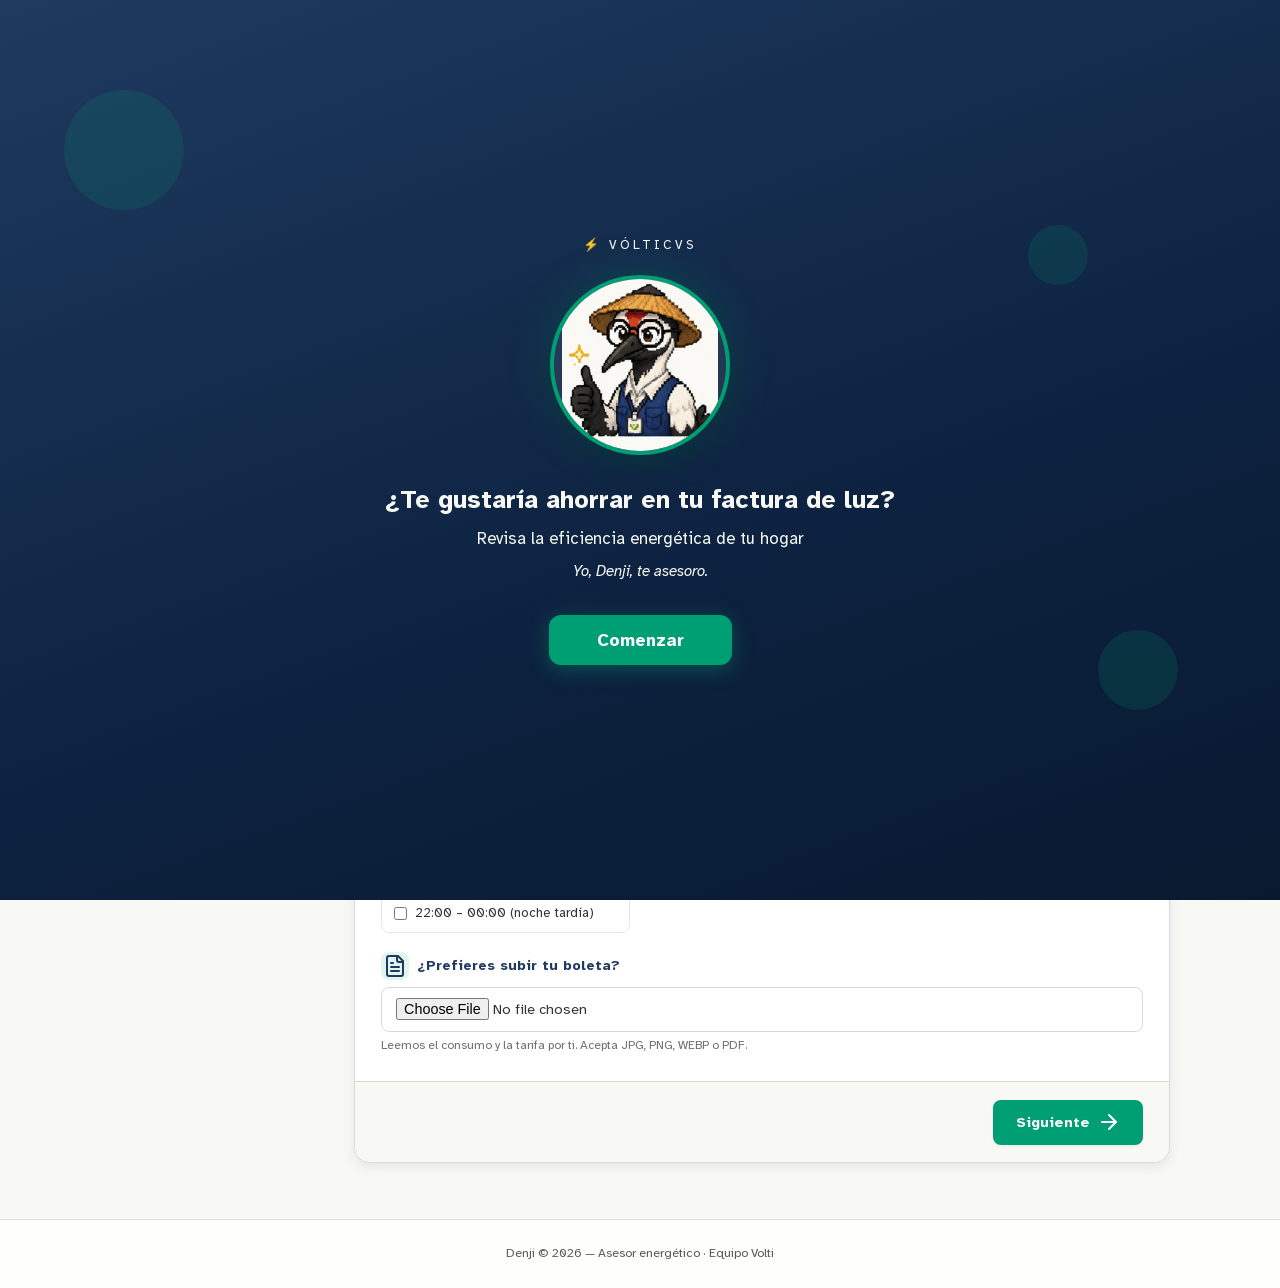
==== commit 8adaabb1: "Rename assistant from Volti to Denji" ====
--- a/templates/index.html
+++ b/templates/index.html
@@ -34,7 +34,7 @@
       <div class="header__brand">
         <img src="/static/img/icono_2.png" alt="VólticvS Logo" class="header-logo-img header__logo" id="headerLogo">
         <div class="header__text">
-          <h1 class="header__title">VólticvS</h1>
+          <h1 class="header__title">Denji — Energy Advisor</h1>
           <p class="header__tagline" data-i18n="header_tagline">Tu asesor energético inteligente</p>
         </div>
       </div>
@@ -49,7 +49,7 @@
 
       <!-- Nombre y subtítulo del asistente -->
       <div class="volti-name-badge">
-        <span class="volti-name" data-i18n="volti_name">Volti</span>
+        <span class="volti-name" data-i18n="volti_name">Denji</span>
         <span class="volti-tagline" data-i18n="app_tagline">Energy advisor</span>
       </div>
 
@@ -63,7 +63,7 @@
       <div class="volti-speech" id="voltiSpeech">
         <div class="volti-bubble" id="voltiBubble">
           <span class="volti-bubble__text" id="voltiBubbleText">
-            <span data-i18n="volti_greeting">¡Hola! Soy <strong>Volti</strong>, tu asesor energético. Te guiaré paso a paso para calcular tu consumo.</span>
+            <span data-i18n="volti_greeting">¡Hola! Soy <strong>Denji</strong>, tu asesor energético. Te guiaré paso a paso para calcular tu consumo.</span>
           </span>
         </div>
         <div class="volti-mood" id="voltiMood">Saludando</div>
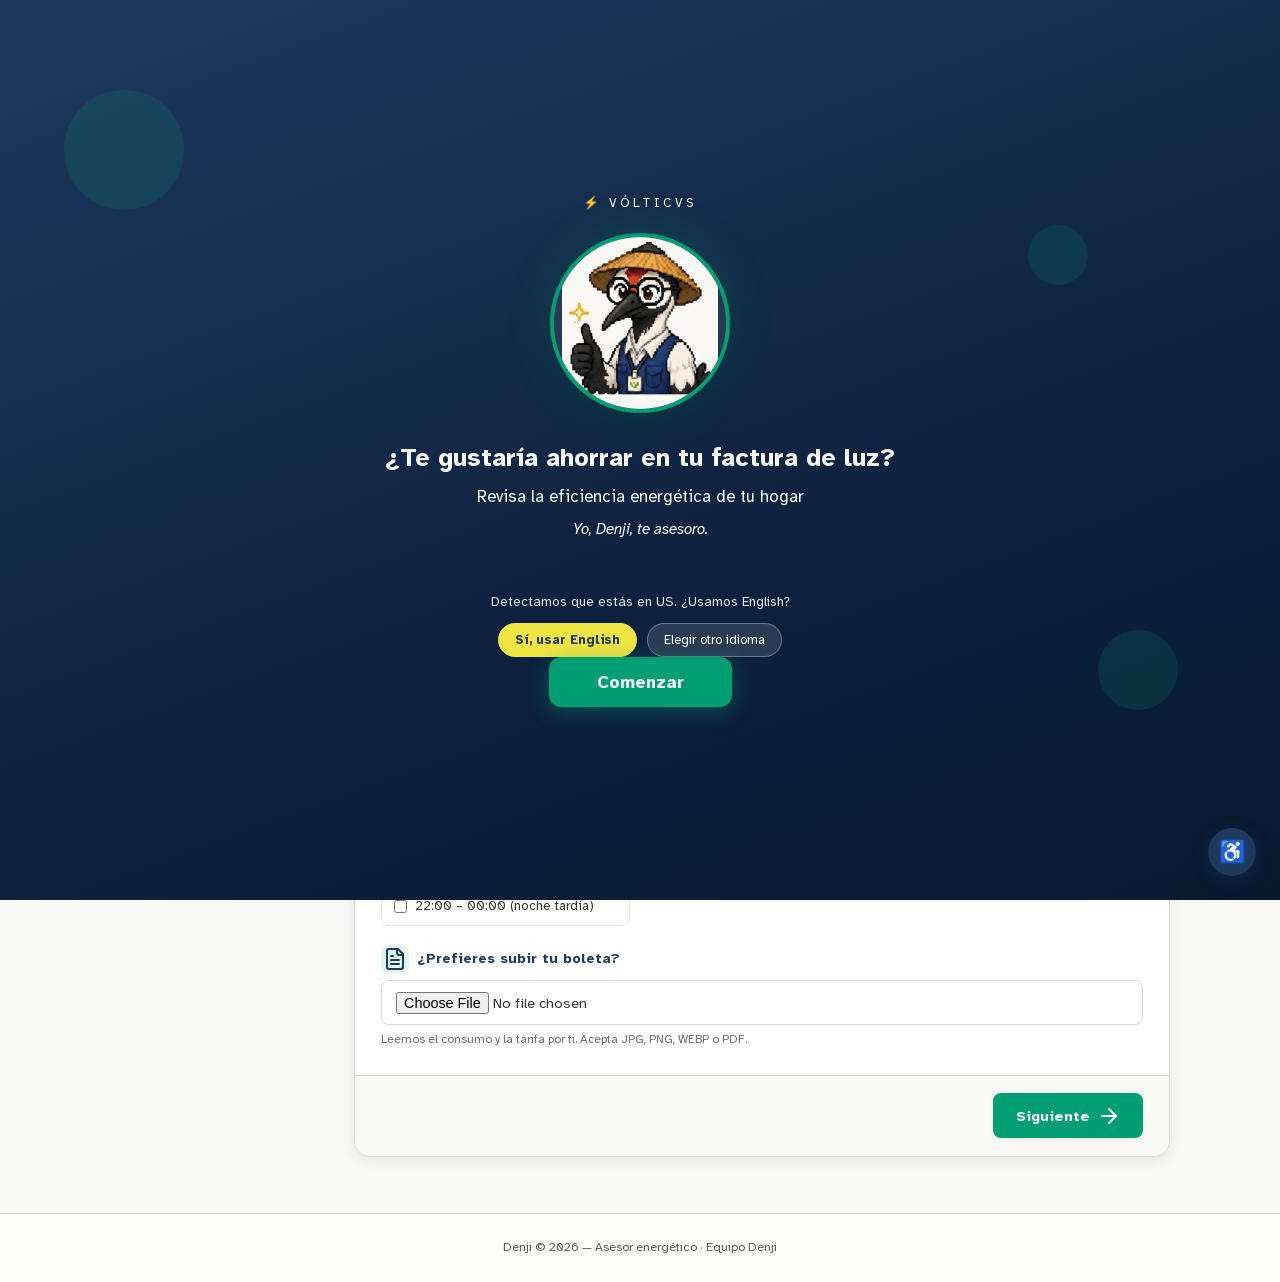
==== commit c6278c80: "Integra el modelo real de datacience (con moneda local correcta, no USD), sistema multi-idioma compl" ====
--- a/templates/index.html
+++ b/templates/index.html
@@ -4,7 +4,7 @@
 <head>
   <meta charset="UTF-8">
   <meta name="viewport" content="width=device-width, initial-scale=1.0">
-  <title>Denji — Energy Advisor</title>
+  <title>Denji Energy Advisor</title>
   <meta name="description"
     content="Calcula tu consumo eléctrico y descubre cuánto puedes ahorrar con Denji, tu asesor energético inteligente.">
 
@@ -32,9 +32,9 @@
   <header class="header" id="appHeader">
     <div class="header__inner">
       <div class="header__brand">
-        <img src="/static/img/icono_2.png" alt="VólticvS Logo" class="header-logo-img header__logo" id="headerLogo">
+        <img src="/static/img/icono_2.png" alt="Denji Energy Advisor Logo" class="header-logo-img header__logo" id="headerLogo">
         <div class="header__text">
-          <h1 class="header__title">Denji — Energy Advisor</h1>
+          <h1 class="header__title">Denji Energy Advisor</h1>
           <p class="header__tagline" data-i18n="header_tagline">Tu asesor energético inteligente</p>
         </div>
       </div>
@@ -44,7 +44,7 @@
   <!-- ════ MAIN LAYOUT ════ -->
   <main class="main-layout">
 
-    <!-- ── PANEL LATERAL: VOLTI ── -->
+    <!-- ── PANEL LATERAL: DENJI ── -->
     <aside class="volti-panel no-print" id="voltiPanel">
 
       <!-- Nombre y subtítulo del asistente -->
@@ -55,7 +55,7 @@
 
       <!-- Marco enmascarador + avatar PNG individual -->
       <div class="volti-frame" id="voltiFrame">
-        <img src="/static/img/volti/impatado.png" alt="Volti — Asesor Energético" class="volti-avatar-img"
+        <img src="/static/img/volti/impatado.png" alt="Denji — Asesor Energético" class="volti-avatar-img"
           id="voltiAvatarImg">
       </div>
 
@@ -141,7 +141,7 @@
                 <span data-i18n="label_consumption">Consumo eléctrico mensual (kWh)</span>
               </label>
               <input type="number" class="form-input" id="inputConsumo" min="0"
-                data-i18n-placeholder="ph_consumption" placeholder="Ej: 250  —  déjalo vacío para que Volti lo calcule">
+                data-i18n-placeholder="ph_consumption" placeholder="Ej: 250  —  déjalo vacío para que Denji lo calcule">
             </div>
 
             <div class="form-group">
@@ -245,7 +245,7 @@
                   <div class="vivienda-card__title" data-i18n="type_house">Casa</div>
                 </div>
                 <div class="vivienda-card" data-value="Departamento" id="cardDpto">
-                  <i data-lucide="building-2" class="vivienda-card__icon"></i>
+                  <img src="/static/img/departamento.png" alt="Departamento / Piso" class="vivienda-card__img">
                   <div class="vivienda-card__title" data-i18n="type_apartment">Departamento / Piso</div>
                 </div>
                 <div class="vivienda-card" data-value="Motorhome" id="cardRV">
@@ -253,7 +253,7 @@
                   <div class="vivienda-card__title" data-i18n="type_rv">Casilla / Casa Rodante / RV</div>
                 </div>
                 <div class="vivienda-card" data-value="Otro" id="cardOtro">
-                  <i data-lucide="tent" class="vivienda-card__icon"></i>
+                  <img src="/static/img/otro.png" alt="Otro" class="vivienda-card__img">
                   <div class="vivienda-card__title" data-i18n="type_other">Otro</div>
                 </div>
               </div>
@@ -267,7 +267,7 @@
               <input type="text" class="form-input" id="inputInmuebleOtro"
                 placeholder="Ej: un galpón reconvertido en loft">
               <span class="form-hint" id="inmuebleOtroEstado">
-                <span data-i18n="hint_describe">Volti lo interpretará para clasificar tu vivienda.</span>
+                <span data-i18n="hint_describe">Denji lo interpretará para clasificar tu vivienda.</span>
               </span>
             </div>
 
@@ -573,7 +573,7 @@
             </span>
             <div>
               <h2 class="step-card__title" data-i18n="results_title">Análisis de Consumo</h2>
-              <p class="step-card__desc" data-i18n="results_desc">Proyección estimada por Volti para tu hogar</p>
+              <p class="step-card__desc" data-i18n="results_desc">Proyección estimada por Denji para tu hogar</p>
             </div>
           </div>
 
@@ -643,7 +643,7 @@
 
             <h3 style="color:var(--azul-oscuro);margin:1.4rem 0 0.6rem;font-size:0.95rem;display:flex;align-items:center;gap:0.4rem;">
               <img src="/static/img/ampolleta_cfl.png" alt="Recomendaciones" style="width:22px;height:22px;image-rendering:pixelated;">
-              <span data-i18n="recs_title">Recomendaciones de Volti</span>
+              <span data-i18n="recs_title">Recomendaciones de Denji</span>
             </h3>
             <ul class="results-recs" id="listaRecomendaciones"></ul>
 
@@ -671,7 +671,7 @@
         <img src="/static/img/icono_2.png" alt="Denji Logo" class="fpt-logo">
         <div>
           <h1 class="fpt-brand-name" data-i18n="app_name">Denji</h1>
-          <p class="fpt-brand-tagline" data-i18n="report_tagline">Energy advisor · Equipo Volti</p>
+          <p class="fpt-brand-tagline" data-i18n="report_tagline">Energy advisor · Equipo Denji</p>
         </div>
       </div>
       <div class="fpt-folio-box">
@@ -754,14 +754,14 @@
     <!-- ── PIE DE PÁGINA / FIRMA INSTITUCIONAL ── -->
     <div class="fpt-footer">
       <div class="fpt-footer__recs">
-        <h3 class="fpt-footer__recs-title" data-i18n="rpt_recs_title">💡 Recomendaciones de Volti</h3>
+        <h3 class="fpt-footer__recs-title" data-i18n="rpt_recs_title">💡 Recomendaciones de Denji</h3>
         <ul class="fpt-recs-list" id="fptRecs"></ul>
       </div>
       <div class="fpt-footer__firma">
         <img src="/static/img/icono_2.png" alt="Logo" class="fpt-firma-logo">
         <div class="fpt-firma-text">
-          <strong>Denji — Equipo Volti</strong>
-          <p>Denji © 2026 — Equipo Volti</p>
+          <strong>Denji — Equipo Denji</strong>
+          <p>Denji © 2026 — Equipo Denji</p>
           <p class="fpt-disclaimer" data-i18n="rpt_disclaimer">Este reporte es orientativo. Los valores son estimaciones basadas en los datos ingresados por el usuario.</p>
         </div>
       </div>
@@ -770,7 +770,7 @@
   </div><!-- /#factura-print-template -->
 
   <footer class="footer no-print">
-    <p data-i18n="footer_text">Denji © 2026 — Energy advisor · Equipo Volti</p>
+    <p data-i18n="footer_text">Denji © 2026 — Energy advisor · Equipo Denji</p>
   </footer>
 
   <script src="/static/js/app.js"></script>
--- a/static/css/style.css
+++ b/static/css/style.css
@@ -1,6 +1,6 @@
 /* ═══════════════════════════════════════════════════════════
    VólticvS — style.css v8.0  |  CORRECCIONES PRESENTACIÓN
-   Paleta Oficial: EQUIPO VOLTI
+   Paleta Oficial: EQUIPO DENJI
    ═══════════════════════════════════════════════════════════ */
 
 /* ── 1. VARIABLES ─────────────────────────────────────────── */
@@ -108,11 +108,11 @@
 .header__logo:hover { transform: scale(1.08) rotate(-4deg); }
 
 .header__title {
-  font-size: 1.15rem;
+  font-size: 0.92rem;
   font-weight: 700;
   color: var(--white);
-  letter-spacing: -0.02em;
-  line-height: 1.1;
+  letter-spacing: -0.01em;
+  line-height: 1.15;
 }
 
 .header__tagline {
@@ -131,7 +131,7 @@
   align-items: flex-start;
 }
 
-/* ── 5. VOLTI PANEL ────────────────────────────────────────── */
+/* ── 5. PANEL LATERAL (Denji) ──────────────────────────────── */
 .volti-panel {
   width: 220px;
   flex-shrink: 0;
@@ -161,7 +161,7 @@
   box-shadow: var(--s-glow);
 }
 
-/* Imagen de Volti (PNG individual) */
+/* Imagen de Denji en el panel lateral (PNG individual) */
 .volti-avatar-img {
   width: 100%;
   height: 100%;
